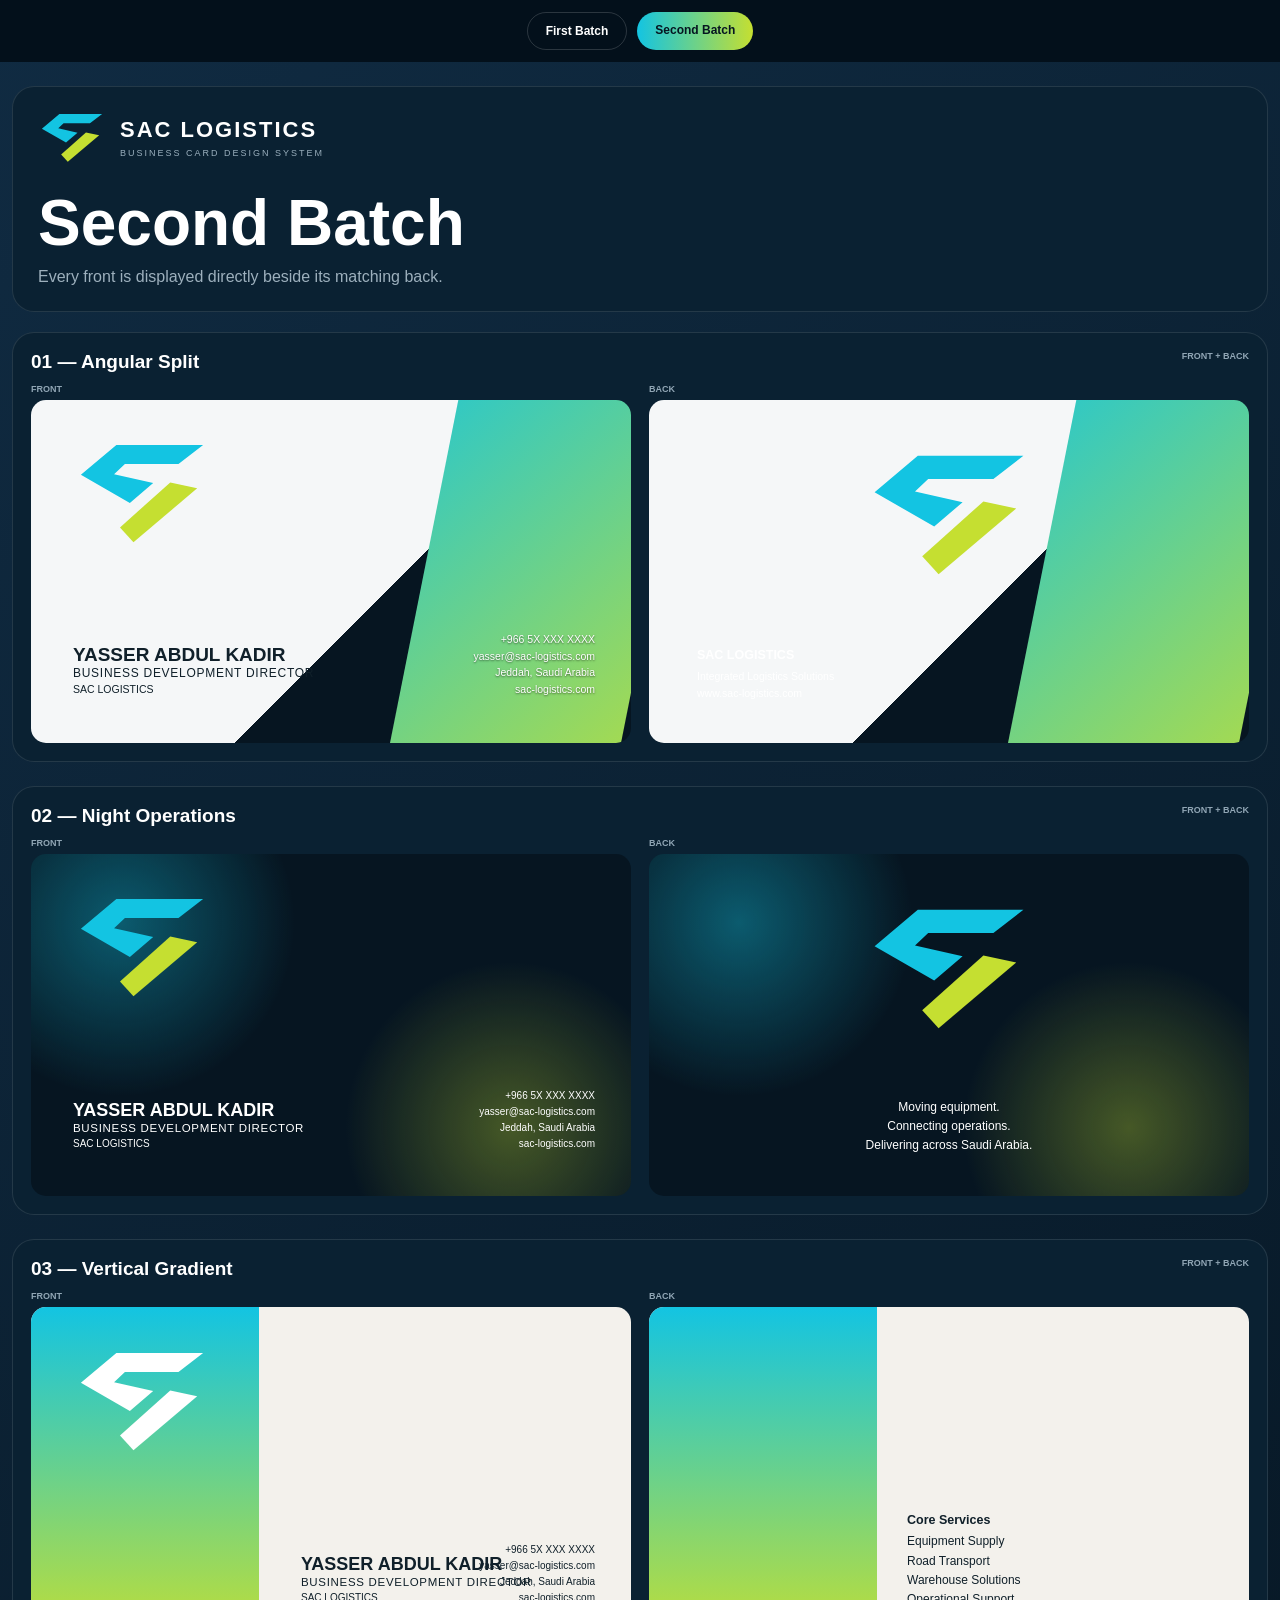
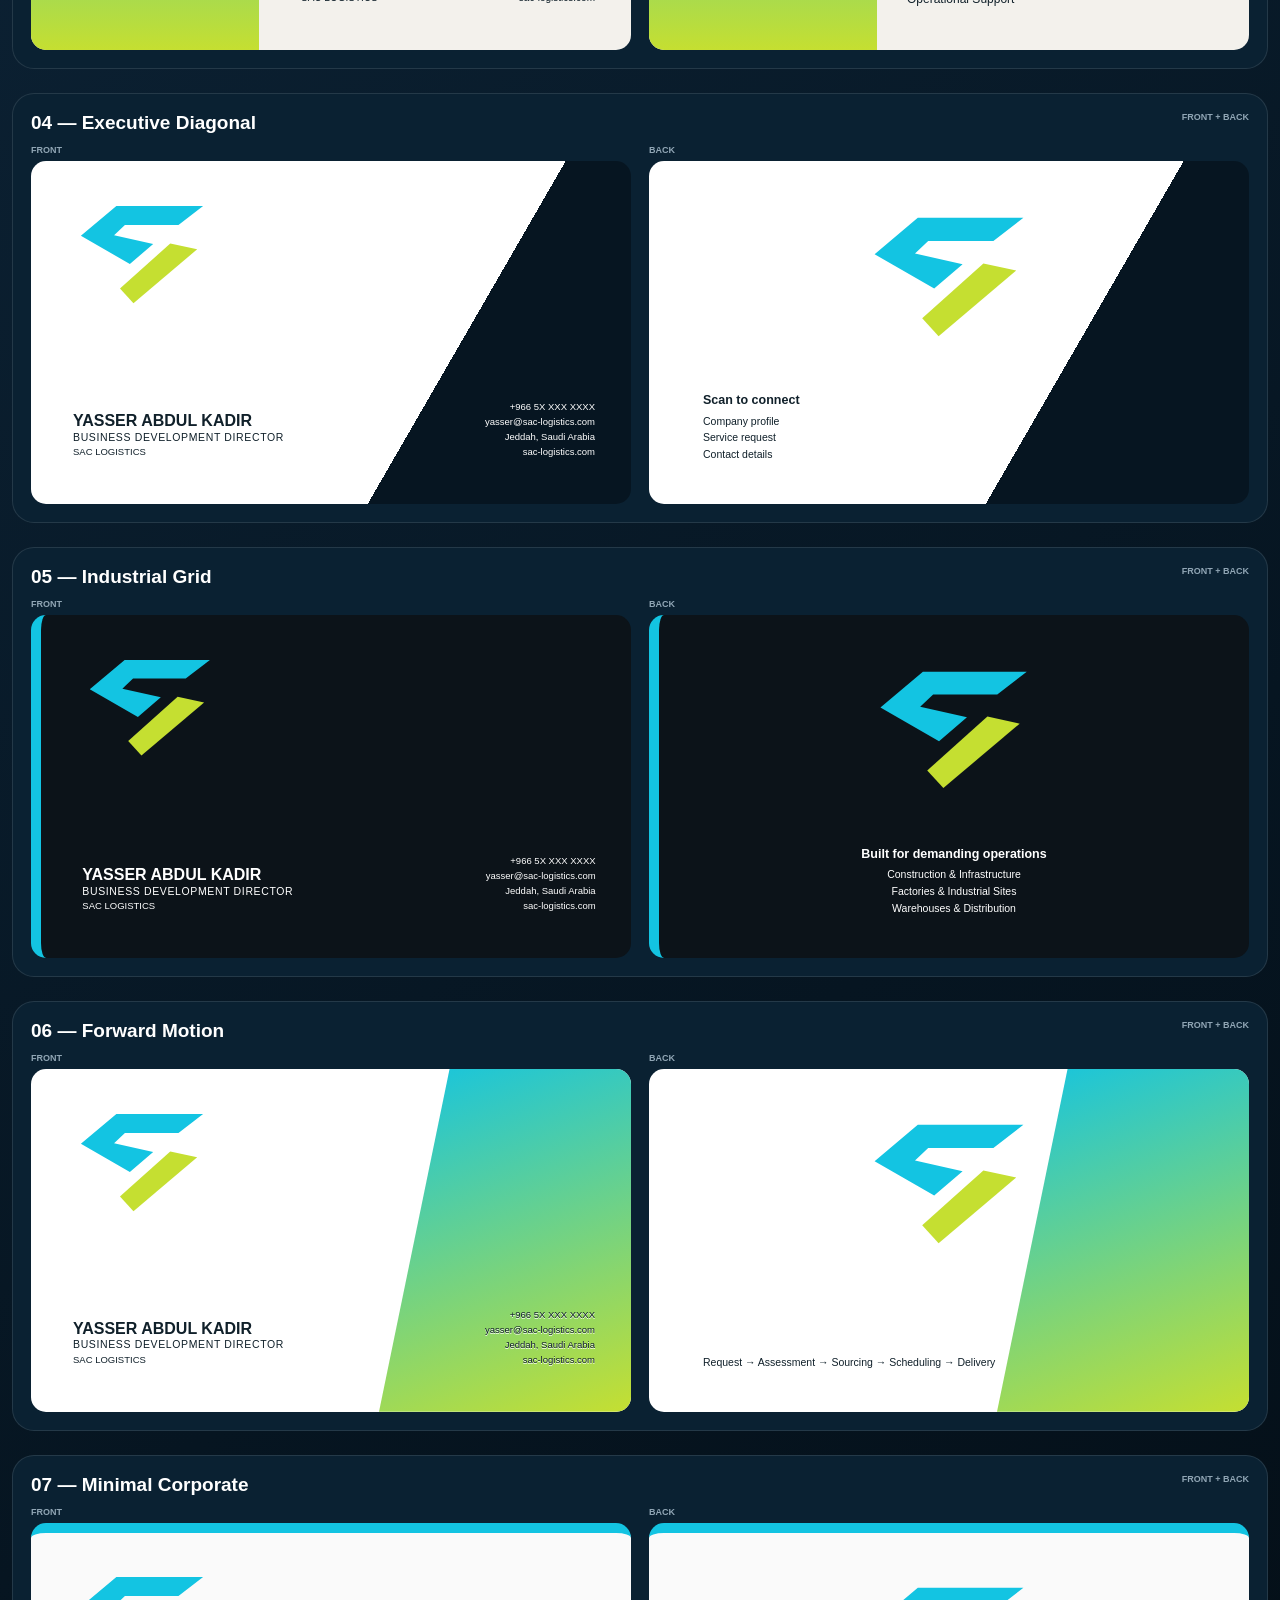
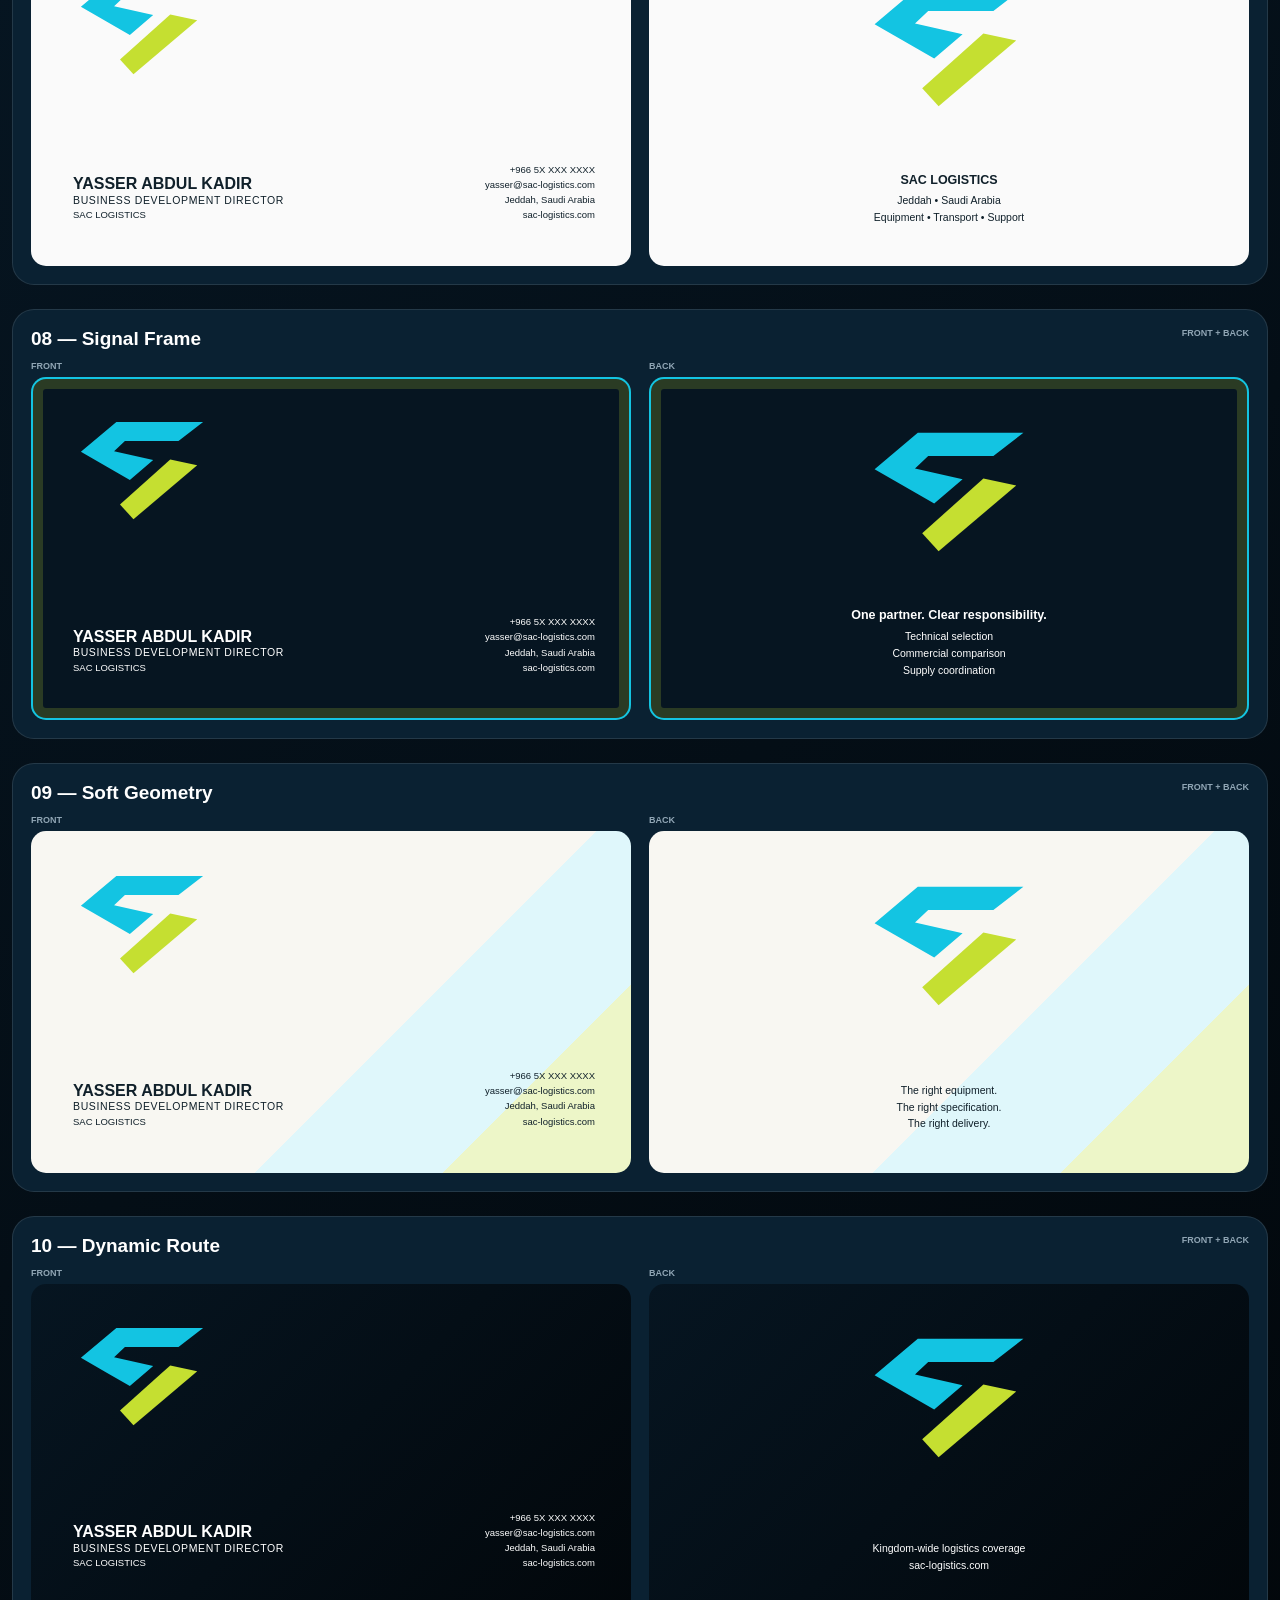
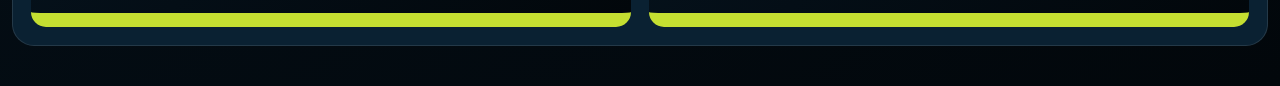
==== cards.html @ d10e4a5c "Bust cache for second batch styling updates" ====
<!doctype html><html lang="en"><head><meta charset="utf-8"><meta name="viewport" content="width=device-width,initial-scale=1"><title>SAC Logistics | Second Batch</title><link rel="stylesheet" href="cards.css?v=12"><link rel="stylesheet" href="cards-large.css?v=12"><link rel="stylesheet" href="cards-review.css?v=12"><link rel="stylesheet" href="cards-final-tweaks.css?v=12"></head><body><nav class="nav"><a href="index.html">First Batch</a><a class="on" href="cards.html">Second Batch</a></nav><main class="wrap"><section class="hero"><div class="brand"><svg viewBox="0 0 420 320"><path class="x" d="M24 103 132 12h264l-75 58H158l-33 31 119 27-71 61z"/><path class="y" d="m296 126 82 18-194 164-41-45z"/></svg><div><strong>SAC LOGISTICS</strong><small>BUSINESS CARD DESIGN SYSTEM</small></div></div><h1>Second Batch</h1><p>Every front is displayed directly beside its matching back.</p></section><section class="grid" id="grid"></section></main><script src="cards.js?v=12"></script></body></html>
---- cards.css ----
:root{--a:#13c4e2;--b:#c5df31;--n:#061521}*{box-sizing:border-box}body{margin:0;background:linear-gradient(145deg,#102b42,var(--n) 55%,#02070b);color:#fff;font-family:Arial,sans-serif}.nav{display:flex;justify-content:center;gap:10px;padding:12px;background:#03101b;position:sticky;top:0;z-index:9}.nav a{padding:11px 18px;border:1px solid #ffffff28;border-radius:30px;color:#fff;text-decoration:none;font-size:12px;font-weight:800}.nav .on{background:linear-gradient(90deg,var(--a),var(--b));color:#061521;border:0}.wrap{width:min(1480px,calc(100% - 24px));margin:auto;padding:24px 0 40px}.hero,.item{background:#0a2132;border:1px solid #ffffff1b;border-radius:22px}.hero{padding:25px}.brand{display:flex;gap:14px;align-items:center}.brand svg{width:68px}.x{fill:var(--a)}.y{fill:var(--b)}.brand strong{font-size:22px;letter-spacing:2px}.brand small{display:block;color:#9aafbd;font-size:9px;letter-spacing:2px;margin-top:5px}.hero h1{font-size:clamp(38px,5vw,66px);margin:22px 0 8px}.hero p{color:#9db0bd;margin:0}.grid{display:grid;grid-template-columns:repeat(2,minmax(0,1fr));gap:18px;margin-top:20px}.item{padding:15px}.head{display:flex;justify-content:space-between;margin-bottom:11px}.head h3{margin:0;font-size:17px}.head span,.lab{font-size:9px;color:#91a6b5;text-transform:uppercase;font-weight:800}.pair{display:grid;grid-template-columns:1fr 1fr;gap:12px}.lab{margin-bottom:6px}.card{position:relative;overflow:hidden;aspect-ratio:1.75/1;border-radius:15px;background:#fff;color:#10202a}.logo{position:absolute;left:7%;top:12%;width:23%;z-index:2}.logo svg{width:100%}.info,.contact,.txt{position:absolute;z-index:3}.info{left:7%;bottom:13%}.contact{right:6%;bottom:13%;text-align:right}.name{font-size:12px;font-weight:900}.role{font-size:8px;text-transform:uppercase}.sm{font-size:7.5px;line-height:1.55}.txt{left:9%;right:9%;bottom:12%;font-size:8.5px;line-height:1.5;text-align:center}.txt b{display:block;font-size:10px;margin-bottom:4px}.dark{background:var(--n);color:#fff}.split{background:linear-gradient(135deg,#f5f7f8 0 58%,var(--n) 58%)}.split:after{content:"";position:absolute;right:-12%;top:-20%;width:55%;height:145%;background:linear-gradient(140deg,var(--a),var(--b));clip-path:polygon(30% 0,100% 0,70% 100%,0 100%)}.split .contact{color:#fff}.glow{background:radial-gradient(circle at 15% 20%,#13c4e266,transparent 30%),radial-gradient(circle at 80% 80%,#c5df3155,transparent 30%),var(--n);color:#fff}.band{background:#f3f1ec}.band:before{content:"";position:absolute;inset:0 auto 0 0;width:38%;background:linear-gradient(var(--a),var(--b))}.band .info{left:45%}.band .contact{left:45%;right:auto}.diag{background:linear-gradient(120deg,#fff 0 67%,var(--n) 67%)}.diag .contact{color:#fff}.edge{background:#0c1319;color:#fff;border-left:10px solid var(--a)}.motion{background:#fff}.motion:before{content:"";position:absolute;right:0;top:0;width:42%;height:100%;background:linear-gradient(160deg,var(--a),var(--b));clip-path:polygon(28% 0,100% 0,100% 100%,0 100%)}.motion .contact{color:#fff}.minimal{background:#fafafa;border-top:10px solid var(--a)}.frame{background:var(--n);color:#fff;box-shadow:inset 0 0 0 2px var(--a),inset 0 0 0 12px #c5df3130}.soft{background:linear-gradient(135deg,#f8f7f2 0 60%,#dff7fb 60% 80%,#edf6c8 80%)}.route{background:linear-gradient(135deg,var(--n),#02070b);color:#fff;border-bottom:14px solid var(--b)}.back .logo{left:36%;top:15%;width:28%}.back.split .txt,.back.dark .txt,.back.glow .txt,.back.edge .txt,.back.frame .txt,.back.route .txt{color:#fff}.back.band .txt{left:43%;text-align:left}.back.diag .txt,.back.motion .txt{right:42%;text-align:left;color:#10202a}@media(max-width:1050px){.grid{grid-template-columns:1fr}}@media(max-width:700px){.pair{grid-template-columns:1fr}.wrap{width:calc(100% - 14px)}}
---- cards-large.css ----
.wrap{width:min(1680px,calc(100% - 24px))}.grid{grid-template-columns:1fr;gap:24px}.item{padding:18px}.pair{grid-template-columns:repeat(2,minmax(0,1fr));gap:18px}.name{font-size:15px}.role{font-size:10px}.sm{font-size:9px}.txt{font-size:10px}.txt b{font-size:12px}.head h3{font-size:19px}@media(max-width:760px){.pair{grid-template-columns:1fr}.wrap{width:calc(100% - 14px)}}
---- cards-review.css ----
.name{line-height:1.15}.role{line-height:1.3;letter-spacing:.06em}.sm,.txt{line-height:1.6}.txt b{line-height:1.25}.band .contact{left:auto;right:6%;text-align:right}.back.split .txt{color:#10202a}.motion .contact{color:#10202a;text-shadow:0 1px 0 #fff}.split .contact{text-shadow:0 1px 2px #0008}.card{isolation:isolate}.card:before,.card:after{z-index:0}.logo,.info,.contact,.txt{z-index:2}@media(max-width:980px){.name{font-size:14px}.role{font-size:9px}.sm{font-size:8.5px}.txt{font-size:9.5px}}@media print{body{background:#fff}.nav,.hero{display:none}.wrap{width:100%;padding:0}.item{break-inside:avoid;box-shadow:none;border:1px solid #bbb}.grid{gap:12px}.card{box-shadow:none}}
---- cards-final-tweaks.css ----
.name{font-size:16px!important}.role{font-size:10.5px!important}.sm{font-size:9.5px!important}.txt{font-size:10.5px!important}.txt b{font-size:12.5px!important}.item:nth-child(1) .name{font-size:19px!important}.item:nth-child(1) .role{font-size:12px!important}.item:nth-child(1) .sm{font-size:10.5px!important}.item:nth-child(1) .back .txt{left:8%!important;right:auto!important;width:42%!important;text-align:left!important;color:#fff!important}.item:nth-child(2) .name,.item:nth-child(3) .name{font-size:18px!important}.item:nth-child(2) .role,.item:nth-child(3) .role{font-size:11.5px!important}.item:nth-child(2) .sm,.item:nth-child(3) .sm{font-size:10px!important}.item:nth-child(2) .txt,.item:nth-child(3) .txt{font-size:12px!important}.item:nth-child(3) .card:not(.back) .logo .x,.item:nth-child(3) .card:not(.back) .logo .y{fill:#fff!important}.item:nth-child(3) .back .logo{display:none!important}@media(max-width:760px){.item:nth-child(1) .back .txt{width:48%!important}}
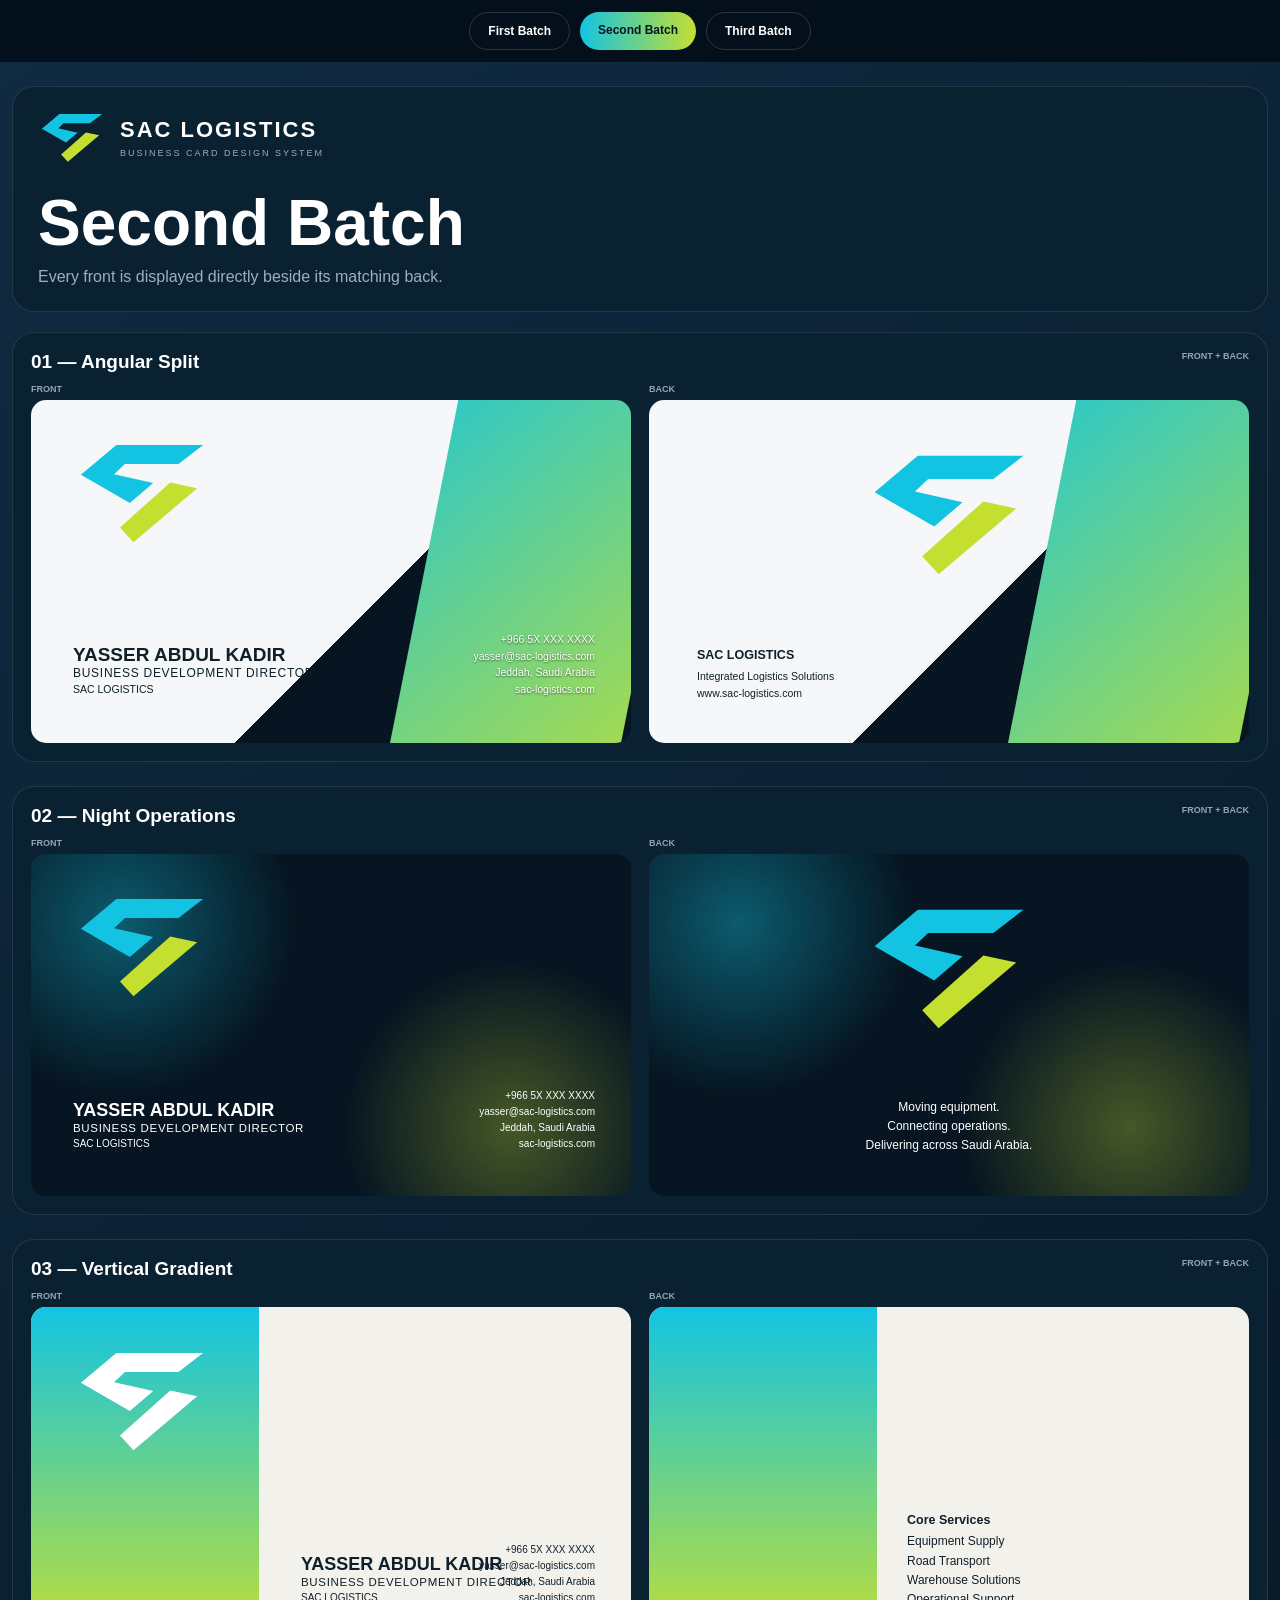
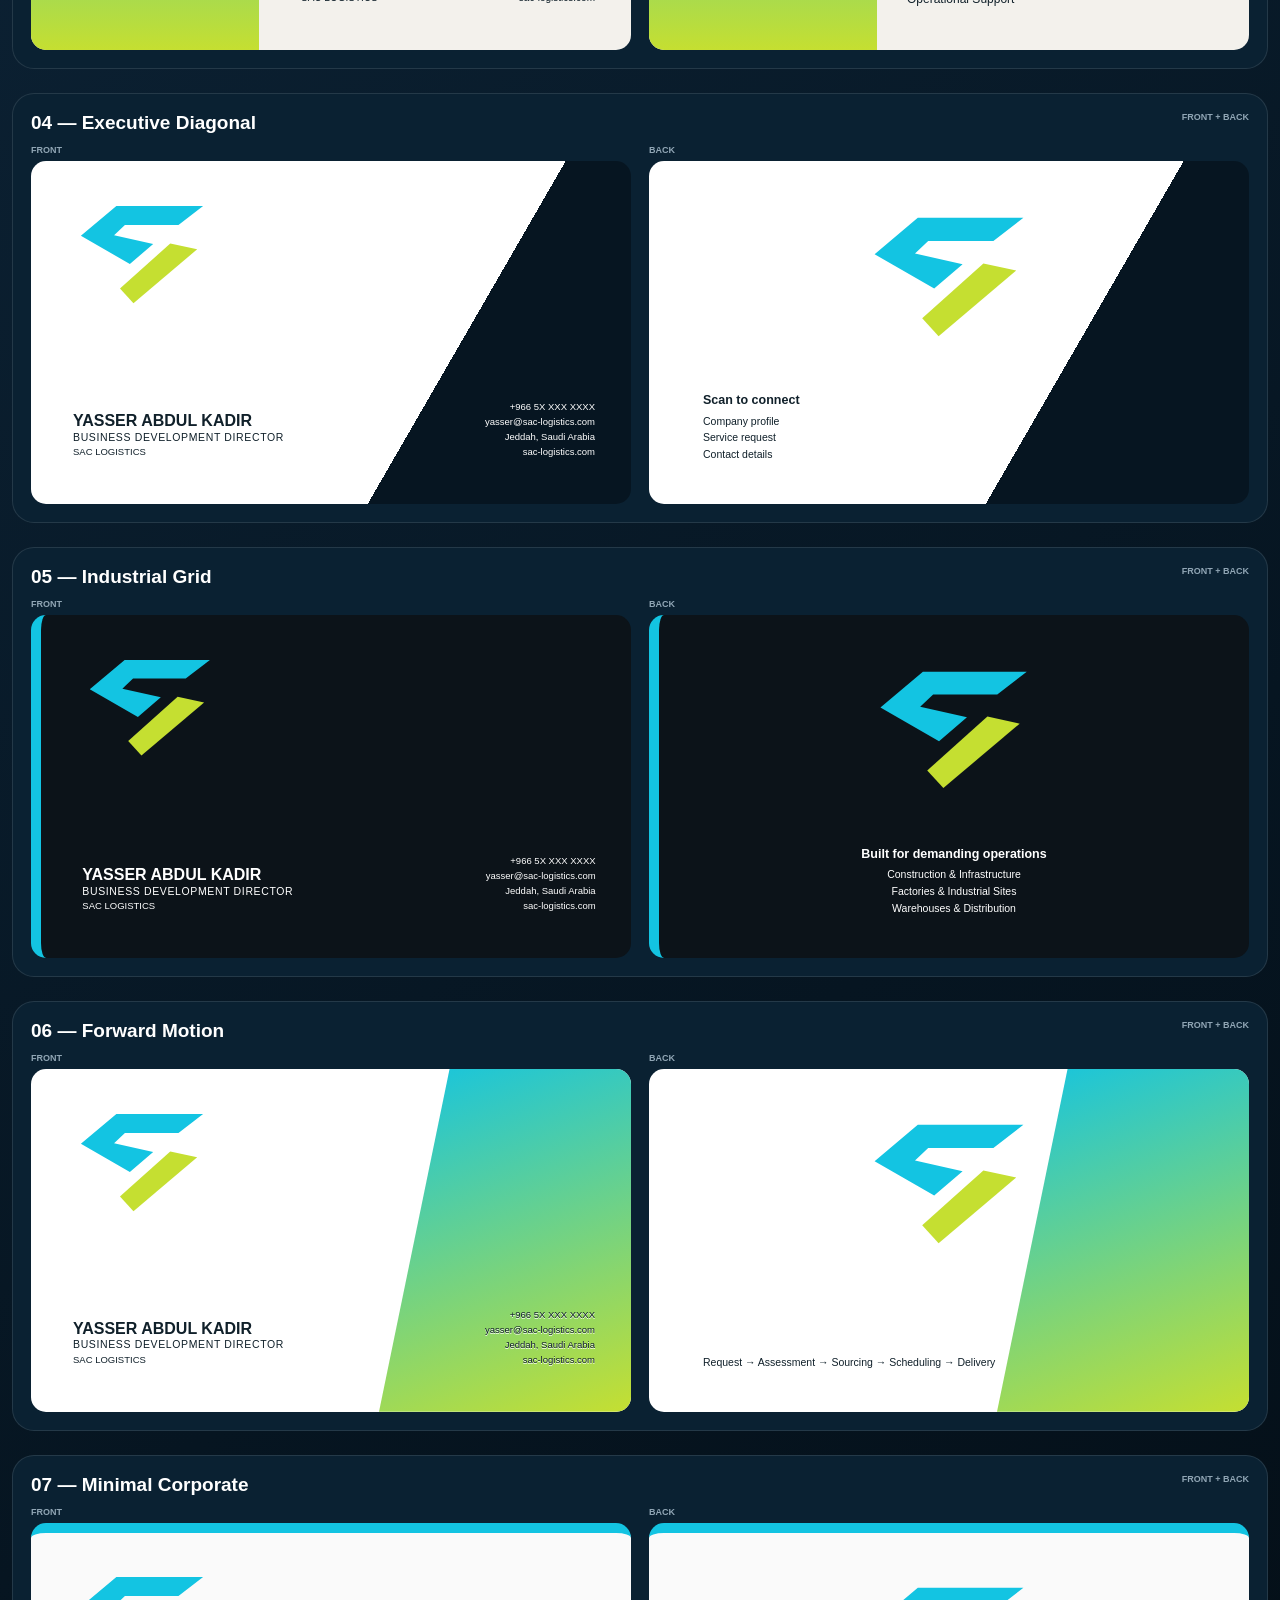
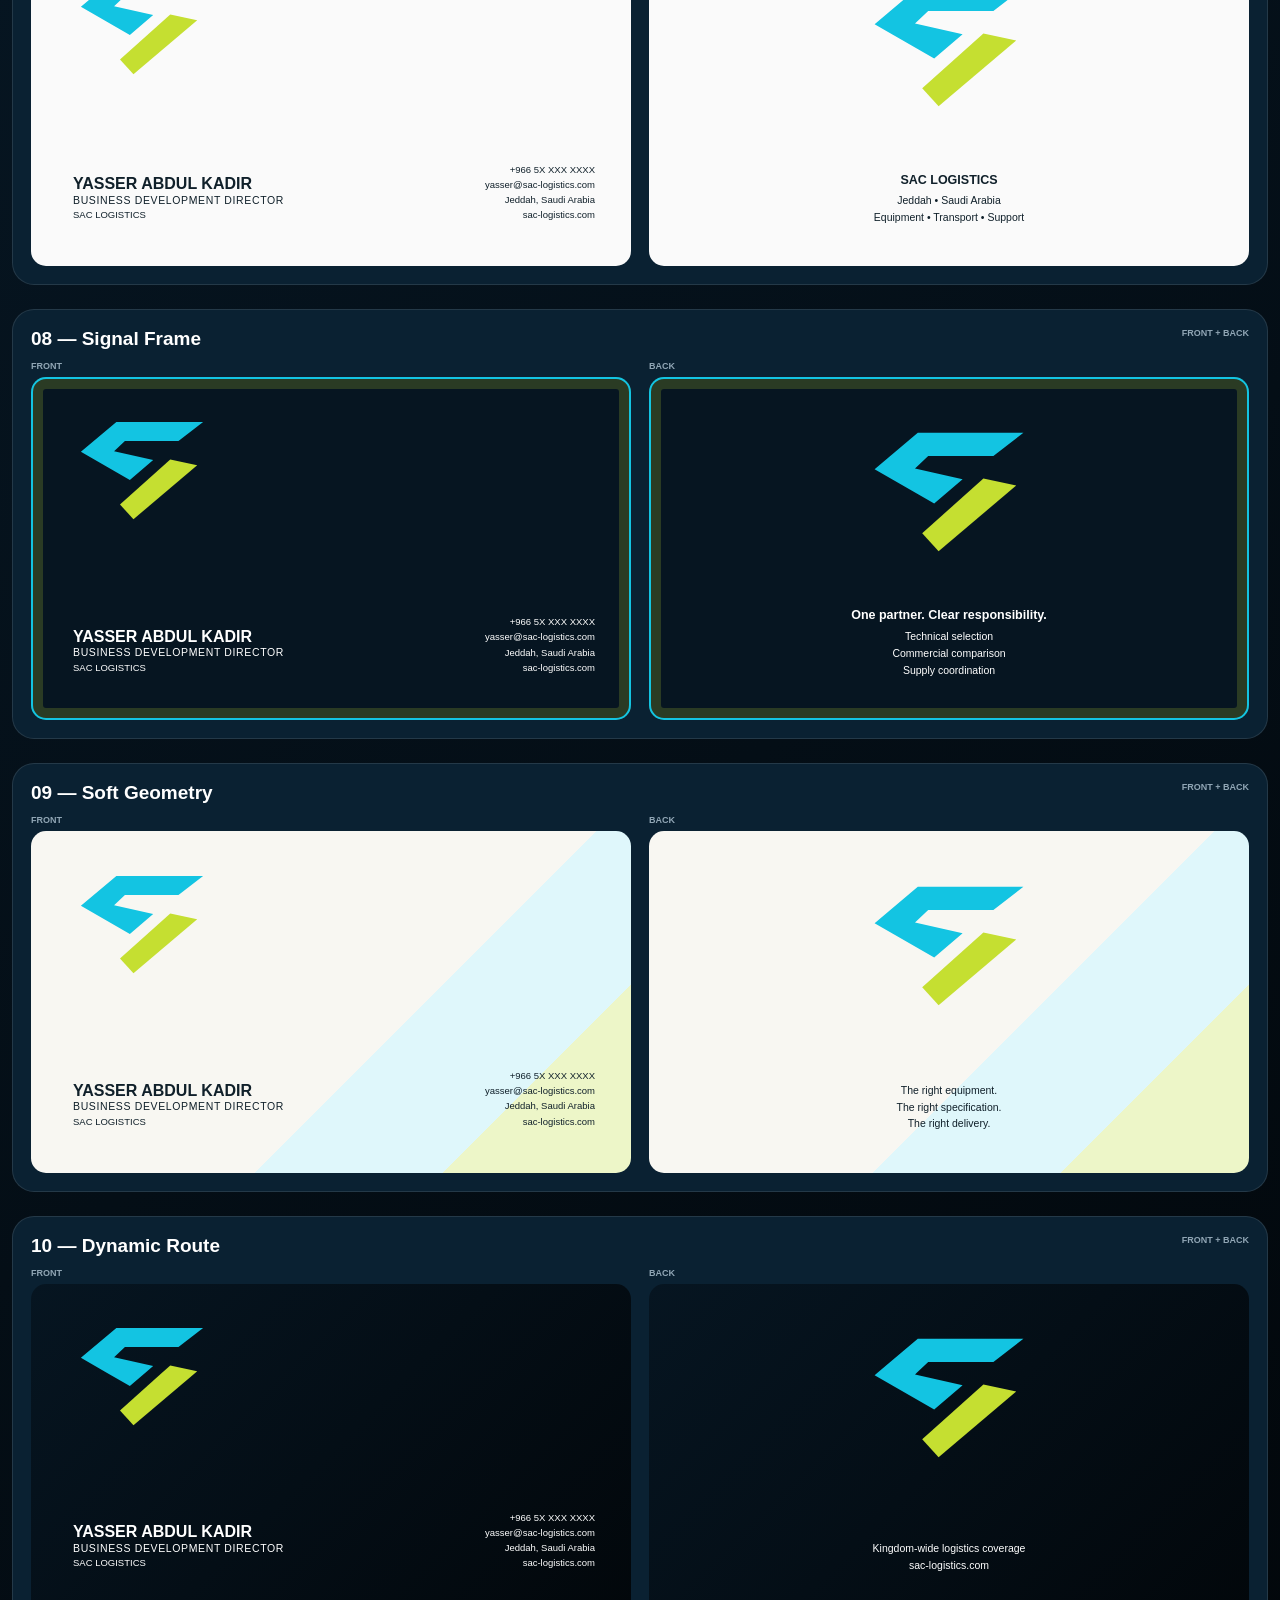
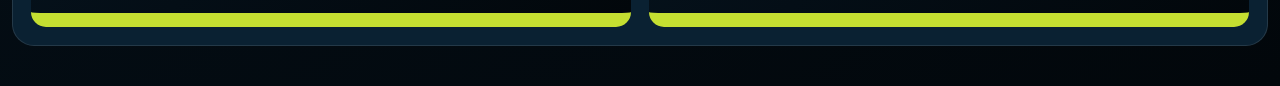
==== commit ccac72e9: "Link Third Batch from Second Batch" ====
--- a/cards.html
+++ b/cards.html
@@ -1 +1 @@
-<!doctype html><html lang="en"><head><meta charset="utf-8"><meta name="viewport" content="width=device-width,initial-scale=1"><title>SAC Logistics | Second Batch</title><link rel="stylesheet" href="cards.css?v=12"><link rel="stylesheet" href="cards-large.css?v=12"><link rel="stylesheet" href="cards-review.css?v=12"><link rel="stylesheet" href="cards-final-tweaks.css?v=12"></head><body><nav class="nav"><a href="index.html">First Batch</a><a class="on" href="cards.html">Second Batch</a></nav><main class="wrap"><section class="hero"><div class="brand"><svg viewBox="0 0 420 320"><path class="x" d="M24 103 132 12h264l-75 58H158l-33 31 119 27-71 61z"/><path class="y" d="m296 126 82 18-194 164-41-45z"/></svg><div><strong>SAC LOGISTICS</strong><small>BUSINESS CARD DESIGN SYSTEM</small></div></div><h1>Second Batch</h1><p>Every front is displayed directly beside its matching back.</p></section><section class="grid" id="grid"></section></main><script src="cards.js?v=12"></script></body></html>+<!doctype html><html lang="en"><head><meta charset="utf-8"><meta name="viewport" content="width=device-width,initial-scale=1"><title>SAC Logistics | Second Batch</title><link rel="stylesheet" href="cards.css?v=12"><link rel="stylesheet" href="cards-large.css?v=12"><link rel="stylesheet" href="cards-review.css?v=12"><link rel="stylesheet" href="cards-final-tweaks.css?v=12"></head><body><nav class="nav"><a href="index.html">First Batch</a><a class="on" href="cards.html">Second Batch</a><a href="third.html">Third Batch</a></nav><main class="wrap"><section class="hero"><div class="brand"><svg viewBox="0 0 420 320"><path class="x" d="M24 103 132 12h264l-75 58H158l-33 31 119 27-71 61z"/><path class="y" d="m296 126 82 18-194 164-41-45z"/></svg><div><strong>SAC LOGISTICS</strong><small>BUSINESS CARD DESIGN SYSTEM</small></div></div><h1>Second Batch</h1><p>Every front is displayed directly beside its matching back.</p></section><section class="grid" id="grid"></section></main><script src="cards.js?v=12"></script></body></html>
--- a/cards-final-tweaks.css
+++ b/cards-final-tweaks.css
@@ -1 +1 @@
-.name{font-size:16px!important}.role{font-size:10.5px!important}.sm{font-size:9.5px!important}.txt{font-size:10.5px!important}.txt b{font-size:12.5px!important}.item:nth-child(1) .name{font-size:19px!important}.item:nth-child(1) .role{font-size:12px!important}.item:nth-child(1) .sm{font-size:10.5px!important}.item:nth-child(1) .back .txt{left:8%!important;right:auto!important;width:42%!important;text-align:left!important;color:#fff!important}.item:nth-child(2) .name,.item:nth-child(3) .name{font-size:18px!important}.item:nth-child(2) .role,.item:nth-child(3) .role{font-size:11.5px!important}.item:nth-child(2) .sm,.item:nth-child(3) .sm{font-size:10px!important}.item:nth-child(2) .txt,.item:nth-child(3) .txt{font-size:12px!important}.item:nth-child(3) .card:not(.back) .logo .x,.item:nth-child(3) .card:not(.back) .logo .y{fill:#fff!important}.item:nth-child(3) .back .logo{display:none!important}@media(max-width:760px){.item:nth-child(1) .back .txt{width:48%!important}}+.name{font-size:16px!important}.role{font-size:10.5px!important}.sm{font-size:9.5px!important}.txt{font-size:10.5px!important}.txt b{font-size:12.5px!important}.item:nth-child(1) .name{font-size:19px!important}.item:nth-child(1) .role{font-size:12px!important}.item:nth-child(1) .sm{font-size:10.5px!important}.item:nth-child(1) .back .txt{left:8%!important;right:auto!important;width:42%!important;text-align:left!important;color:#10202a!important}.item:nth-child(2) .name,.item:nth-child(3) .name{font-size:18px!important}.item:nth-child(2) .role,.item:nth-child(3) .role{font-size:11.5px!important}.item:nth-child(2) .sm,.item:nth-child(3) .sm{font-size:10px!important}.item:nth-child(2) .txt,.item:nth-child(3) .txt{font-size:12px!important}.item:nth-child(3) .card:not(.back) .logo .x,.item:nth-child(3) .card:not(.back) .logo .y{fill:#fff!important}.item:nth-child(3) .back .logo{display:none!important}@media(max-width:760px){.item:nth-child(1) .back .txt{width:48%!important}}
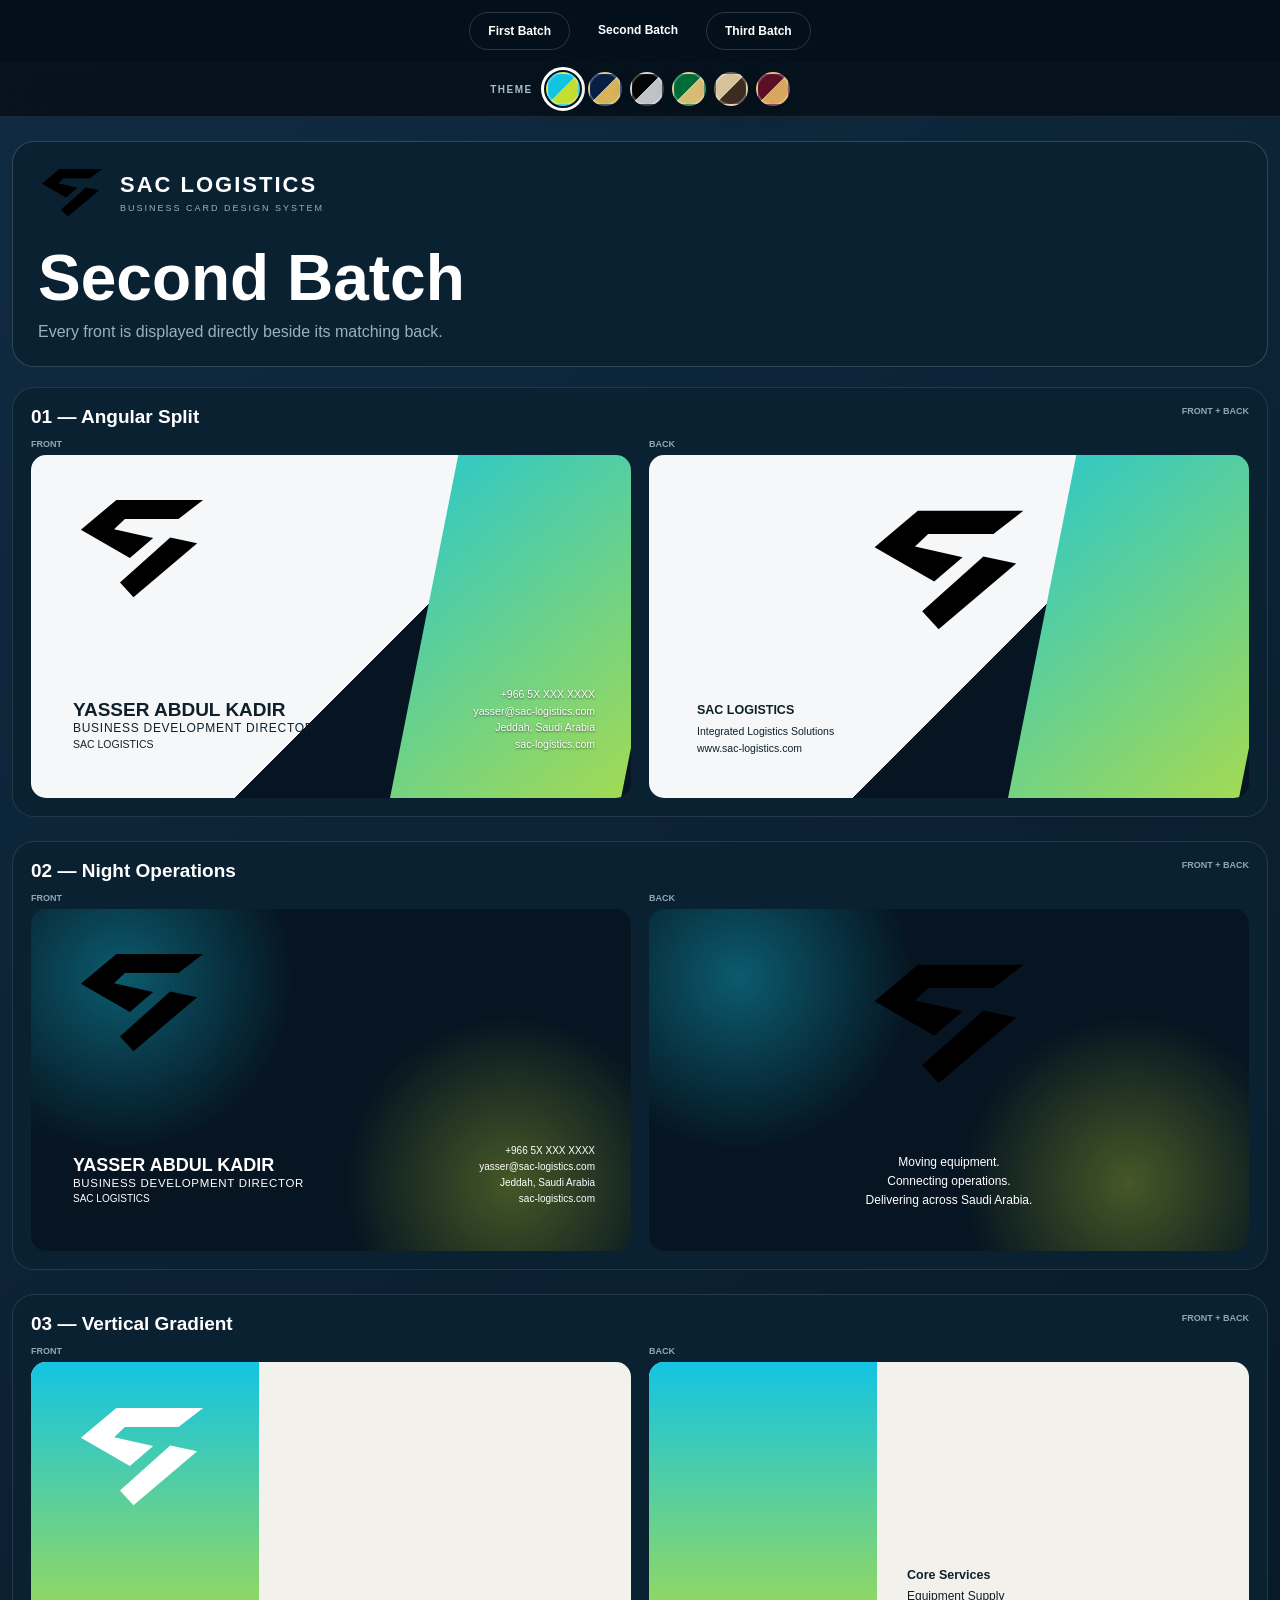
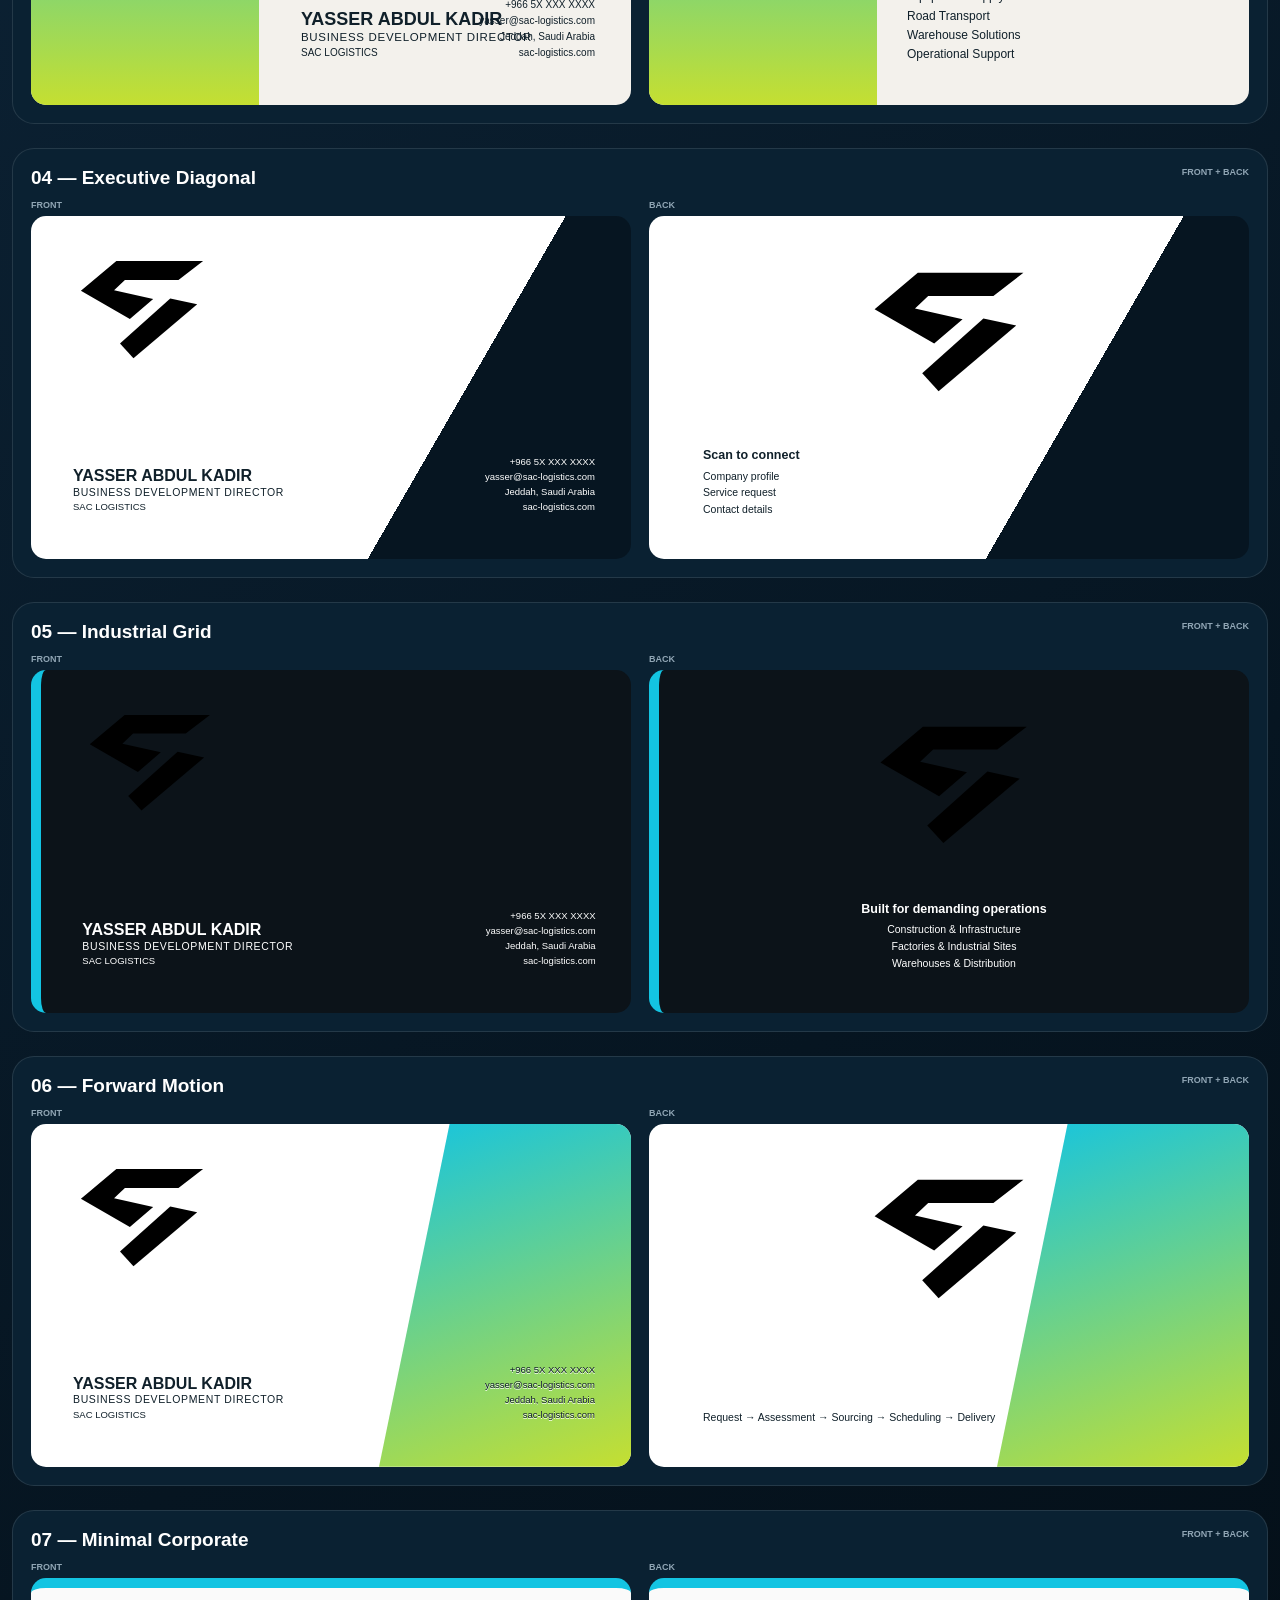
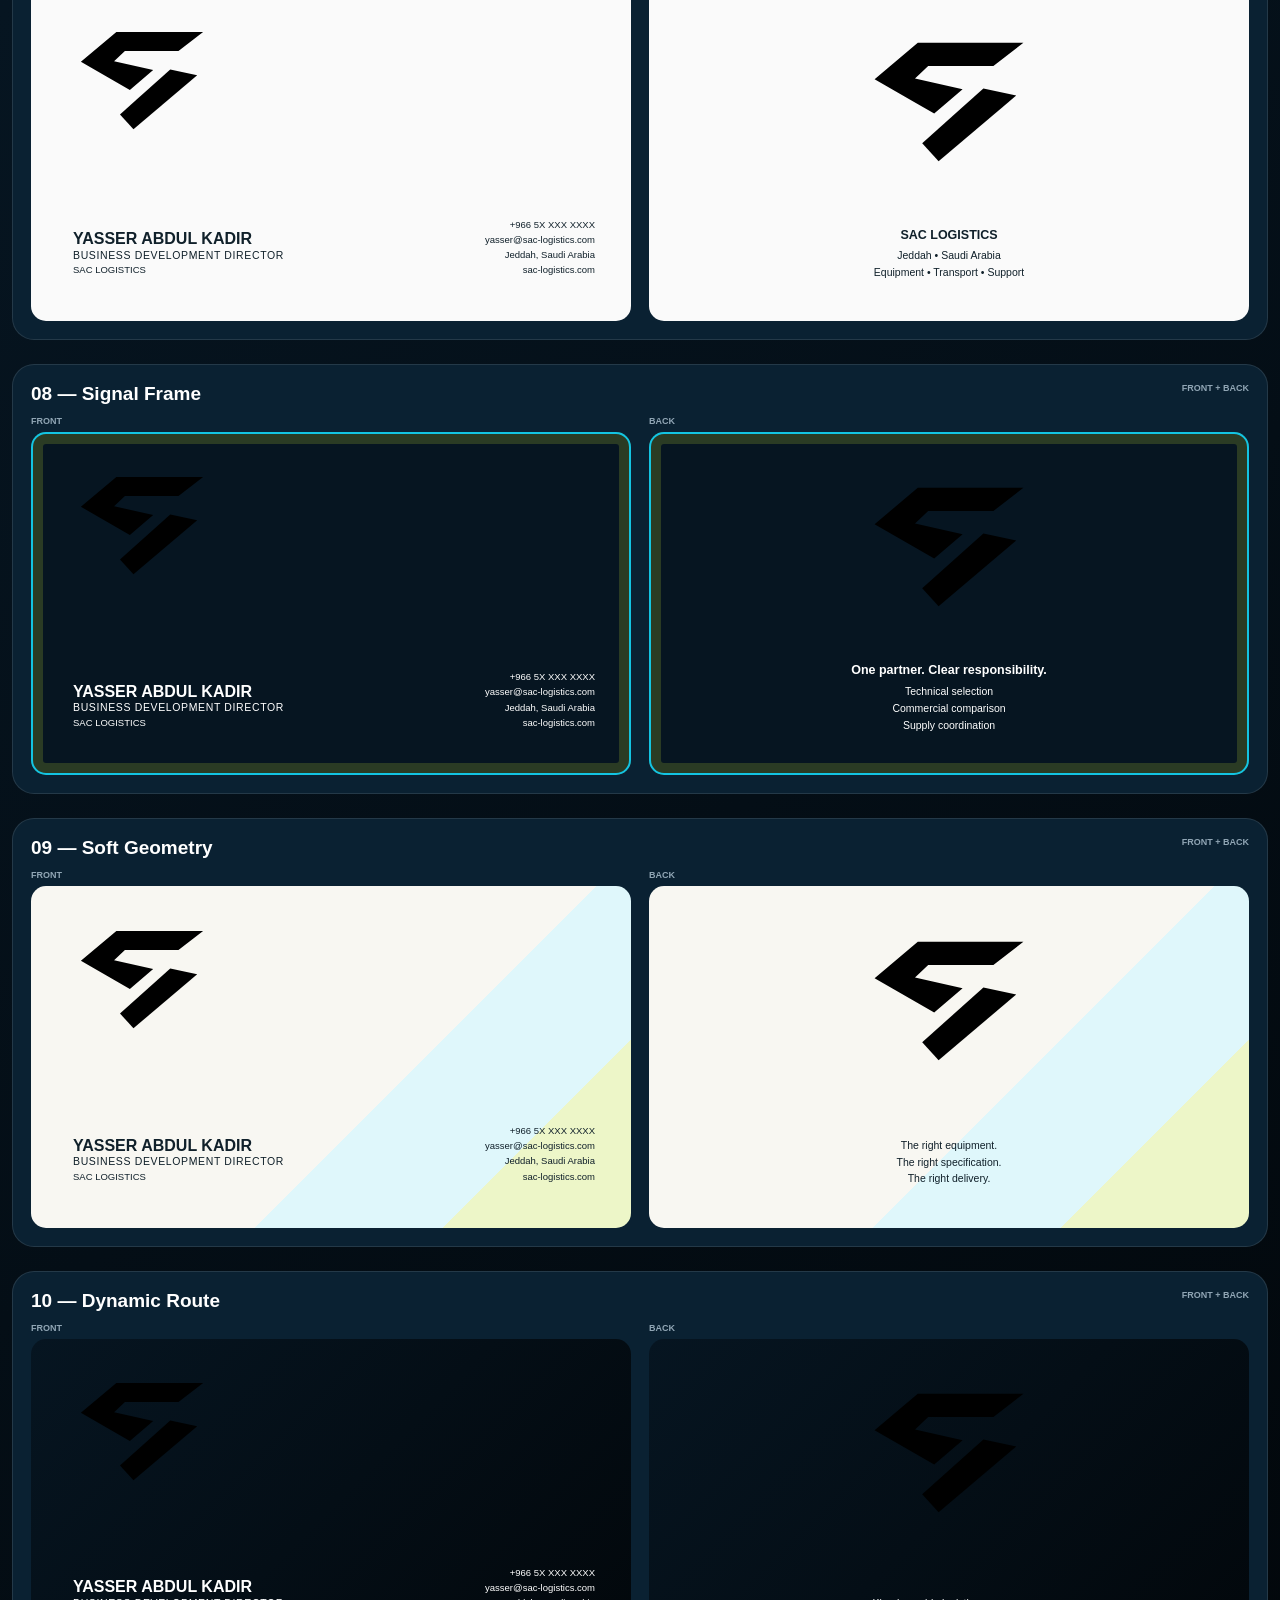
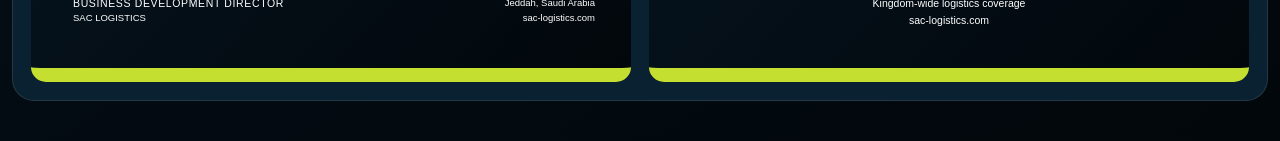
==== commit 72df9327: "Enable theme switching on Second Batch" ====
--- a/cards.html
+++ b/cards.html
@@ -1 +1 @@
-<!doctype html><html lang="en"><head><meta charset="utf-8"><meta name="viewport" content="width=device-width,initial-scale=1"><title>SAC Logistics | Second Batch</title><link rel="stylesheet" href="cards.css?v=12"><link rel="stylesheet" href="cards-large.css?v=12"><link rel="stylesheet" href="cards-review.css?v=12"><link rel="stylesheet" href="cards-final-tweaks.css?v=12"></head><body><nav class="nav"><a href="index.html">First Batch</a><a class="on" href="cards.html">Second Batch</a><a href="third.html">Third Batch</a></nav><main class="wrap"><section class="hero"><div class="brand"><svg viewBox="0 0 420 320"><path class="x" d="M24 103 132 12h264l-75 58H158l-33 31 119 27-71 61z"/><path class="y" d="m296 126 82 18-194 164-41-45z"/></svg><div><strong>SAC LOGISTICS</strong><small>BUSINESS CARD DESIGN SYSTEM</small></div></div><h1>Second Batch</h1><p>Every front is displayed directly beside its matching back.</p></section><section class="grid" id="grid"></section></main><script src="cards.js?v=12"></script></body></html>+<!doctype html><html lang="en"><head><meta charset="utf-8"><meta name="viewport" content="width=device-width,initial-scale=1"><title>SAC Logistics | Second Batch</title><link rel="stylesheet" href="cards.css?v=12"><link rel="stylesheet" href="cards-large.css?v=12"><link rel="stylesheet" href="cards-review.css?v=12"><link rel="stylesheet" href="cards-final-tweaks.css?v=13"><link rel="stylesheet" href="theme-switcher.css?v=1"></head><body><nav class="nav"><a href="index.html">First Batch</a><a class="on" href="cards.html">Second Batch</a><a href="third.html">Third Batch</a></nav><main class="wrap"><section class="hero"><div class="brand"><svg viewBox="0 0 420 320"><path class="x" d="M24 103 132 12h264l-75 58H158l-33 31 119 27-71 61z"/><path class="y" d="m296 126 82 18-194 164-41-45z"/></svg><div><strong>SAC LOGISTICS</strong><small>BUSINESS CARD DESIGN SYSTEM</small></div></div><h1>Second Batch</h1><p>Every front is displayed directly beside its matching back.</p></section><section class="grid" id="grid"></section></main><script src="cards.js?v=12"></script><script src="theme-switcher.js?v=1"></script></body></html>
--- a/theme-switcher.css
+++ b/theme-switcher.css
@@ -0,0 +1 @@
+.theme-switcher{position:sticky;top:62px;z-index:19;display:flex;justify-content:center;align-items:center;gap:8px;flex-wrap:wrap;padding:10px 12px;background:#07131def;backdrop-filter:blur(16px);border-bottom:1px solid #ffffff18}.theme-switcher b{font-size:10px;letter-spacing:1.5px;text-transform:uppercase;color:#a9bbc7;margin-right:5px}.theme-btn{width:34px;height:34px;border-radius:50%;border:2px solid #ffffff42;cursor:pointer;box-shadow:0 5px 18px #0005}.theme-btn.on{outline:3px solid #fff;outline-offset:2px}.theme-btn[data-theme=signature]{background:linear-gradient(135deg,#13c4e2 0 50%,#c5df31 50%)}.theme-btn[data-theme=royal]{background:linear-gradient(135deg,#071f45 0 50%,#d7b35a 50%)}.theme-btn[data-theme=platinum]{background:linear-gradient(135deg,#050505 0 50%,#bfc3c8 50%)}.theme-btn[data-theme=saudi]{background:linear-gradient(135deg,#006c35 0 50%,#d7bd73 50%)}.theme-btn[data-theme=sand]{background:linear-gradient(135deg,#d6c29c 0 50%,#3c2d20 50%)}.theme-btn[data-theme=burgundy]{background:linear-gradient(135deg,#5a0f24 0 50%,#d5a85b 50%)}body[data-theme=royal]{--cyan:#d7b35a;--lime:#f0e2b4;--ink:#06132d;--paper:#f5f0e5;background:radial-gradient(circle at 15% 0,#173a72 0,transparent 35%),linear-gradient(145deg,#07162f,#020712)}body[data-theme=platinum]{--cyan:#bfc3c8;--lime:#f2f2f2;--ink:#050505;--paper:#ececec;background:radial-gradient(circle at 15% 0,#2e2e2e 0,transparent 35%),linear-gradient(145deg,#111,#000)}body[data-theme=saudi]{--cyan:#d7bd73;--lime:#f4e4aa;--ink:#003b23;--paper:#f4efe2;background:radial-gradient(circle at 15% 0,#0b6a43 0,transparent 35%),linear-gradient(145deg,#003d27,#00130d)}body[data-theme=sand]{--cyan:#8b6845;--lime:#d7b987;--ink:#302319;--paper:#f2eadb;background:radial-gradient(circle at 15% 0,#8d765d 0,transparent 35%),linear-gradient(145deg,#4a392c,#1d1510)}body[data-theme=burgundy]{--cyan:#d5a85b;--lime:#f0d59b;--ink:#3d0717;--paper:#f4e8e5;background:radial-gradient(circle at 15% 0,#6f1731 0,transparent 35%),linear-gradient(145deg,#3e0c1d,#14040a)}body[data-theme] .x{fill:var(--cyan)!important}body[data-theme] .y{fill:var(--lime)!important}body[data-theme] .nav .on{background:linear-gradient(90deg,var(--cyan),var(--lime))!important;color:var(--ink)!important}body[data-theme] .hero{border-color:#ffffff2b}body[data-theme] .concept{border-color:#ffffff26}body[data-theme] .c1:before,body[data-theme] .c3:after,body[data-theme] .c5:before{filter:saturate(.9) hue-rotate(0deg)}
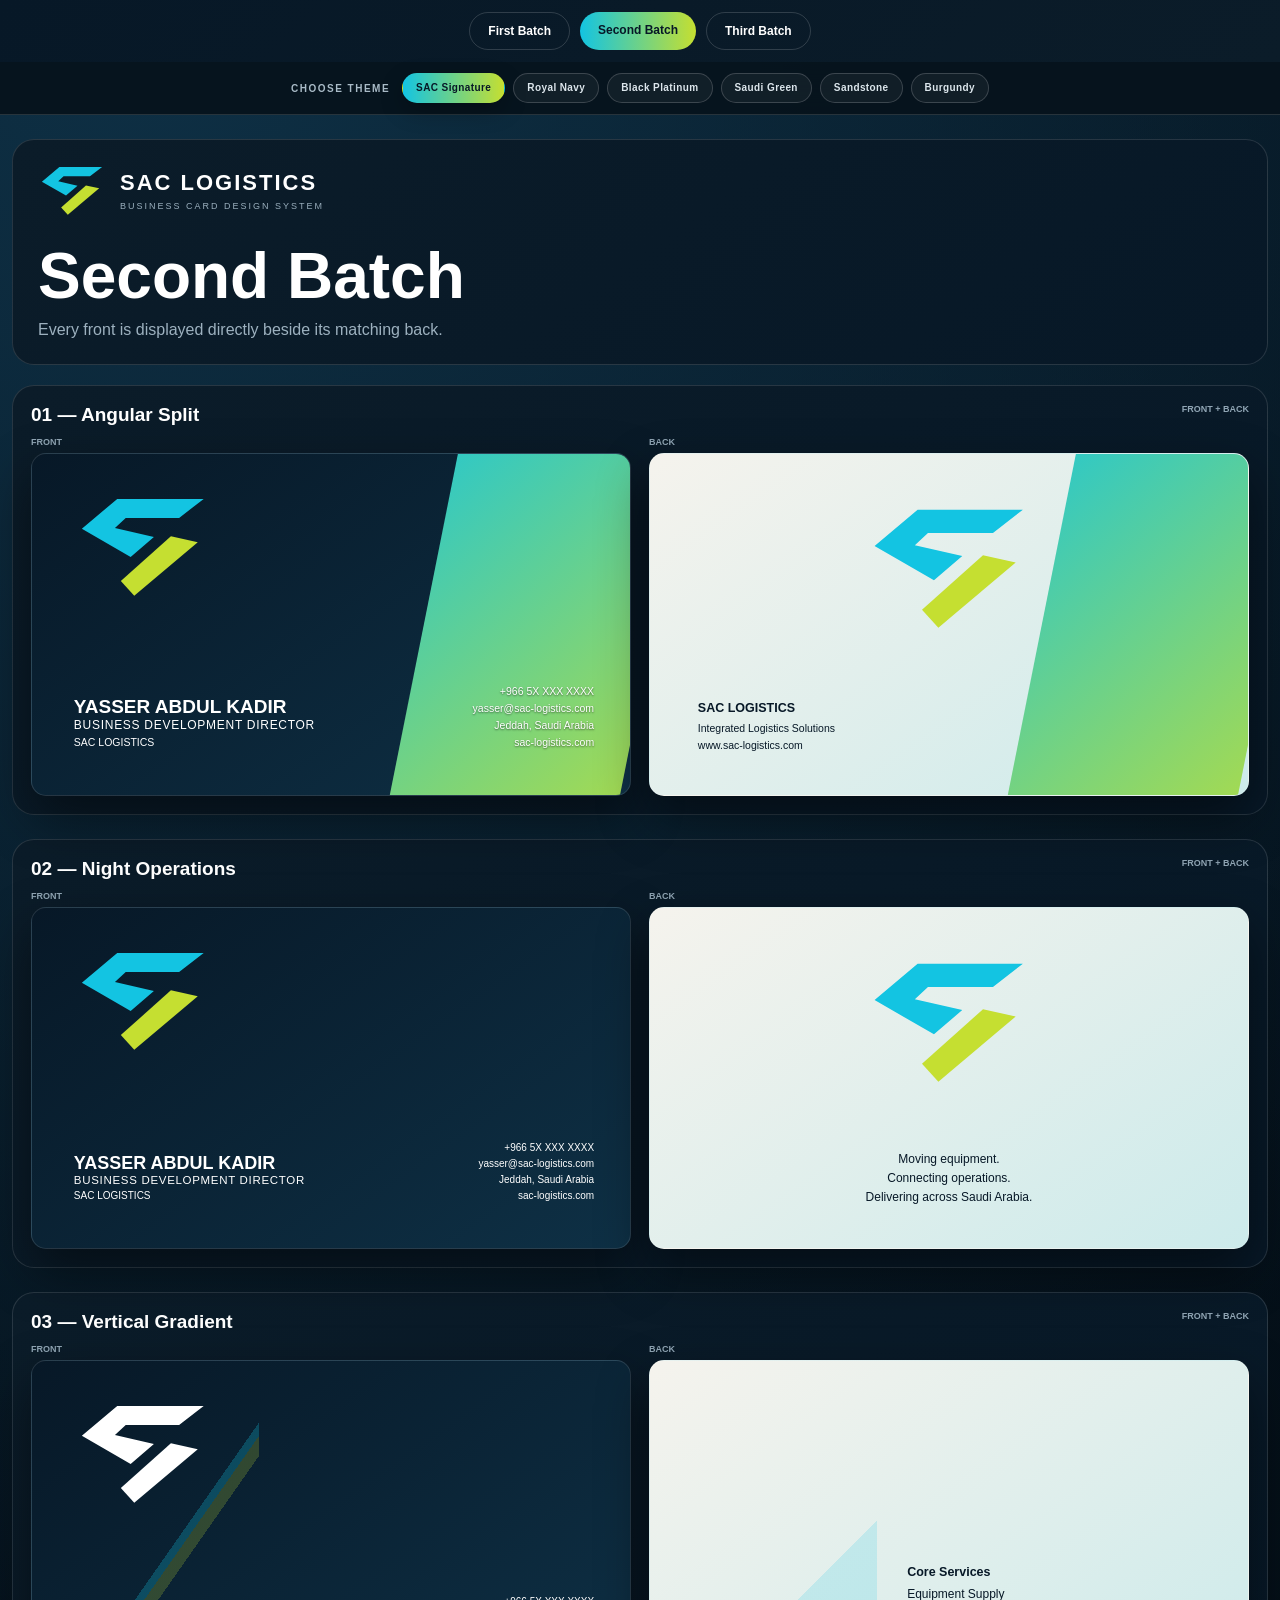
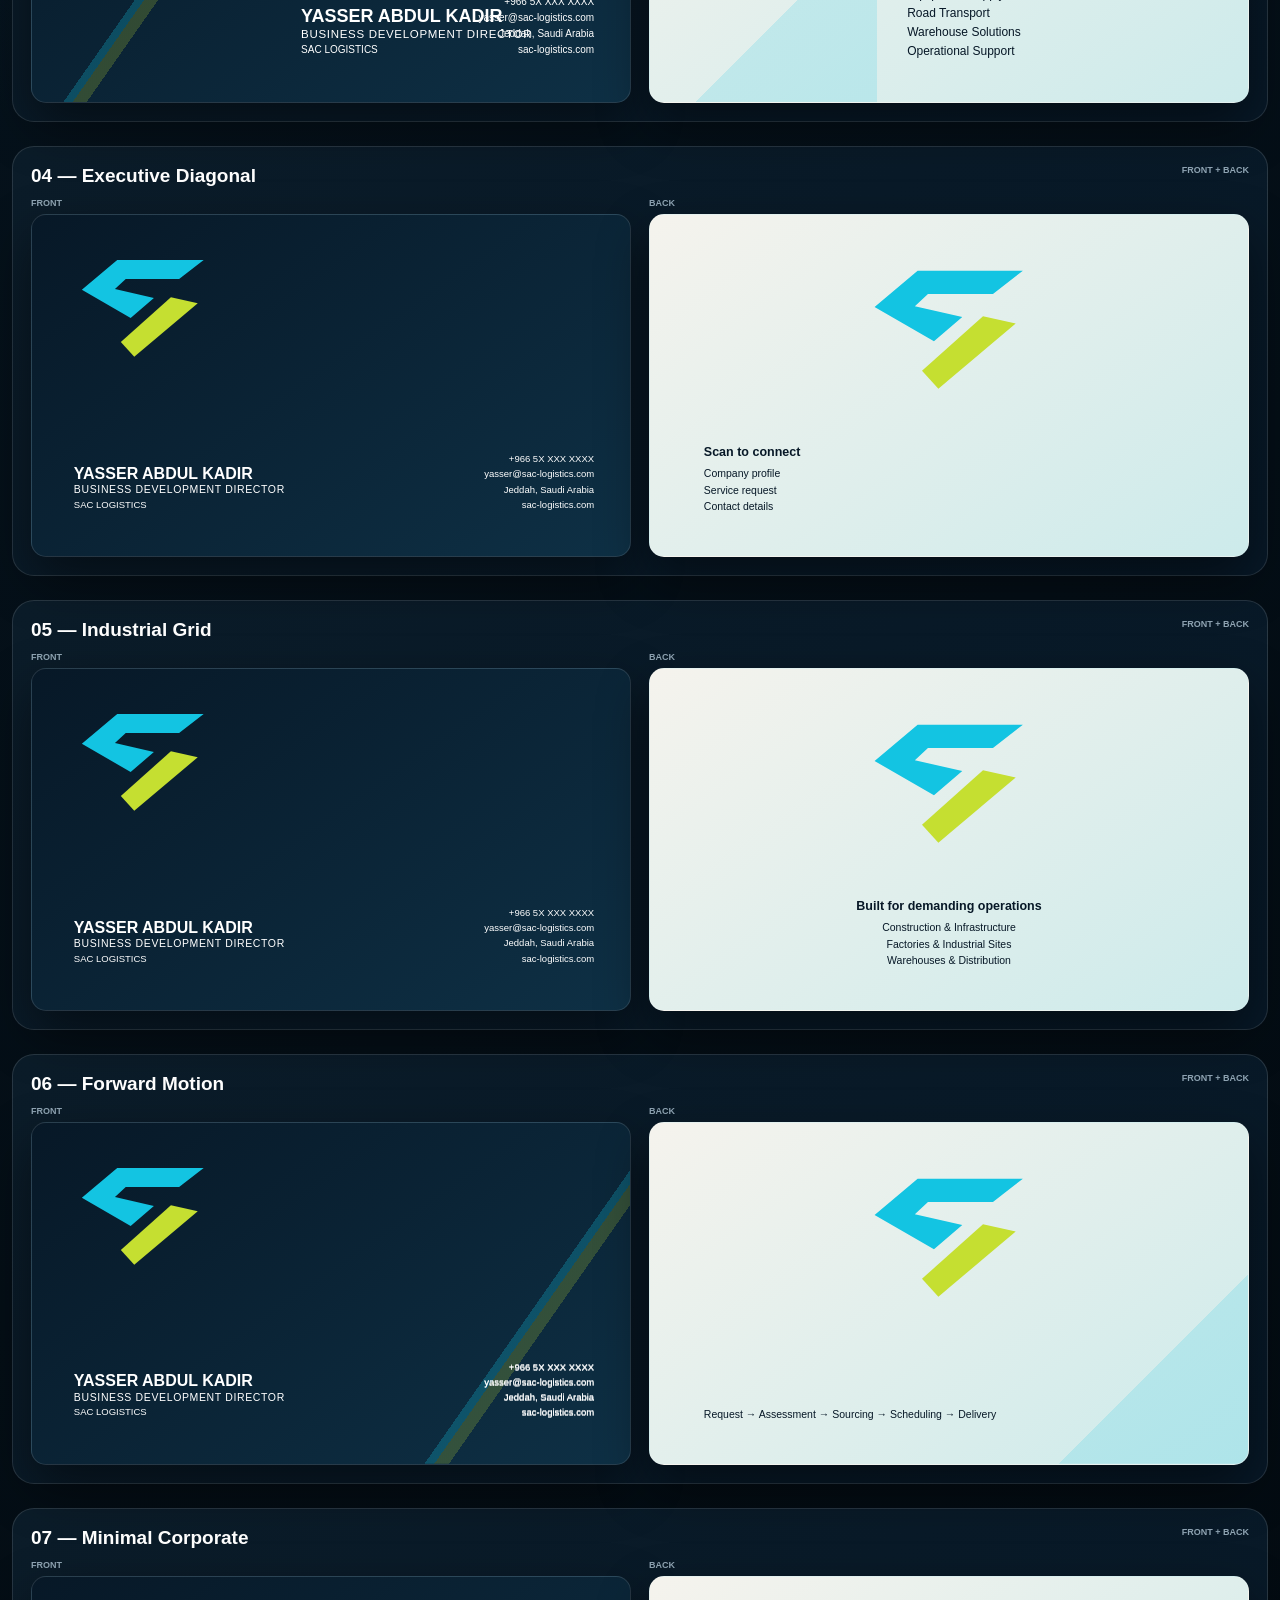
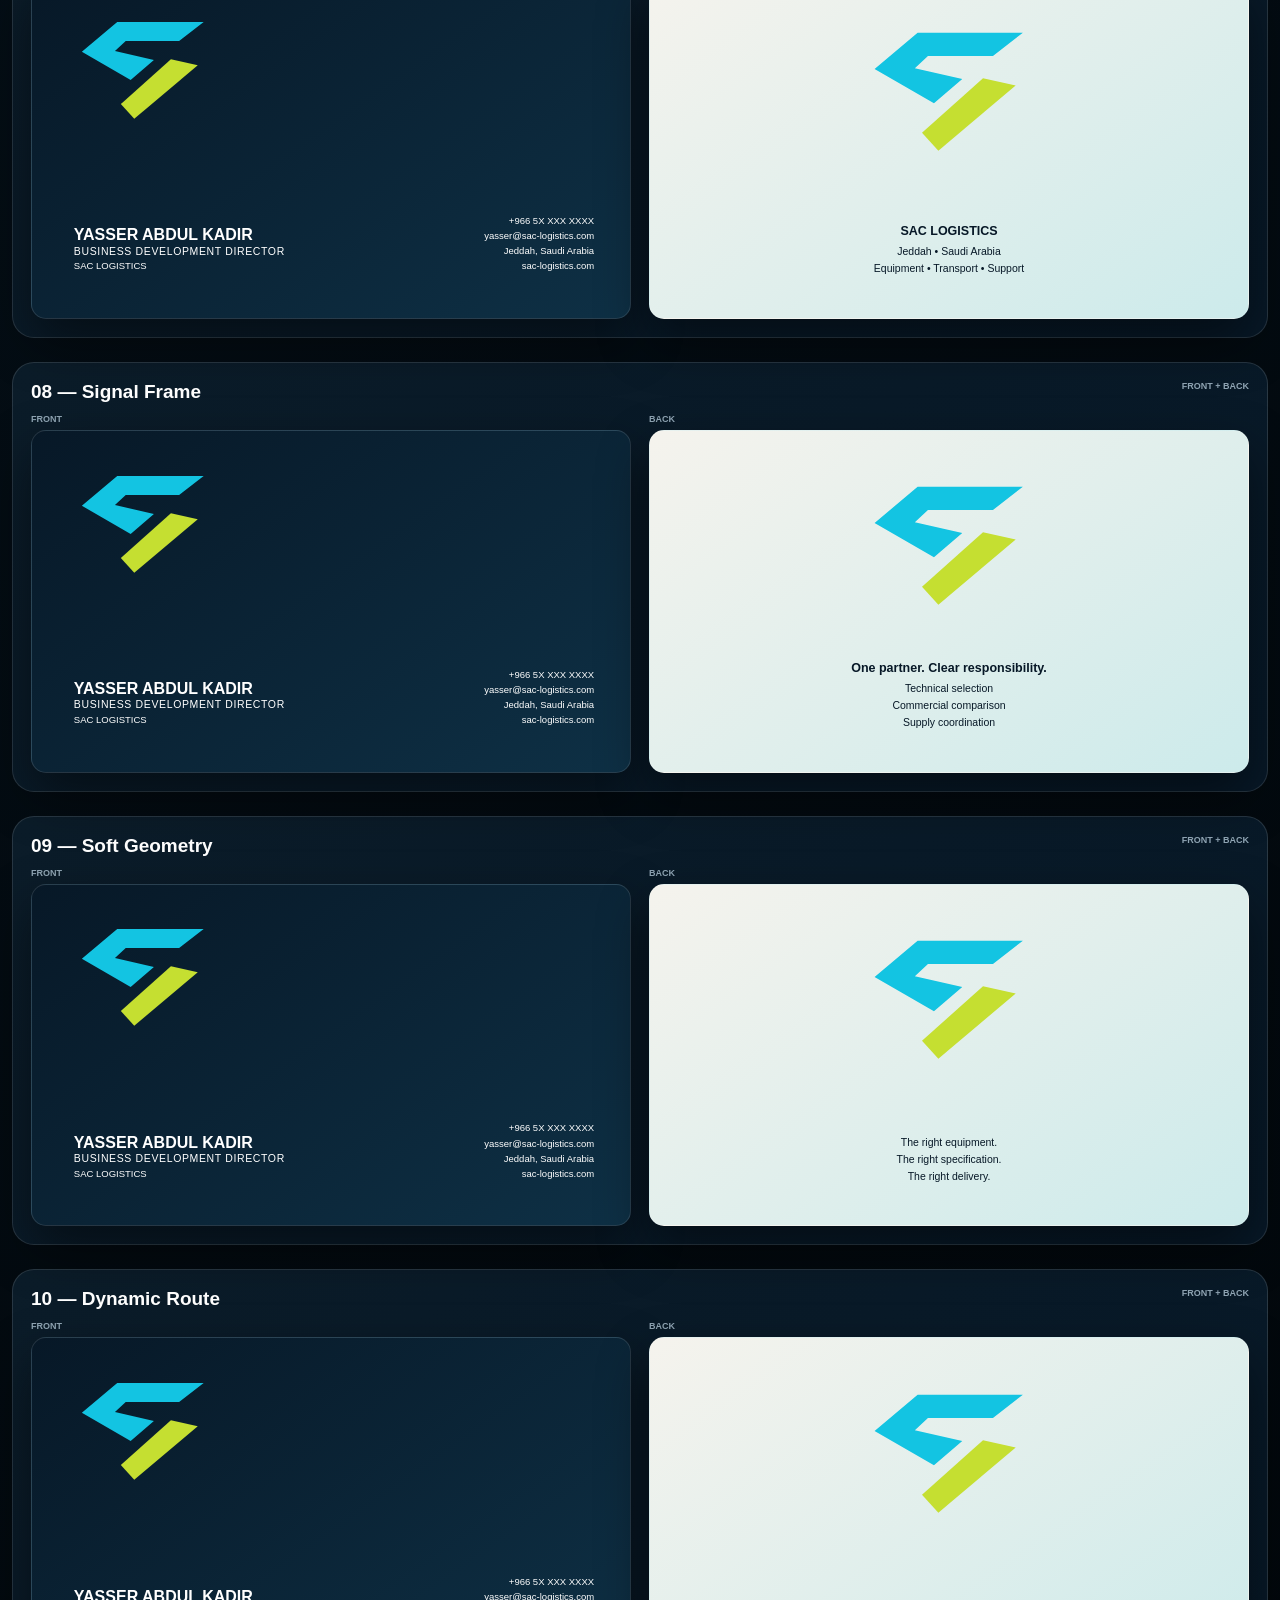
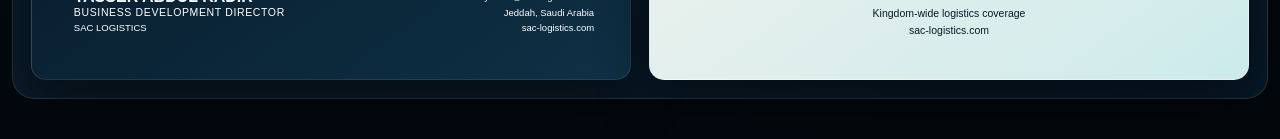
==== commit 7d110ff1: "Load full theme manager in Second Batch" ====
--- a/cards.html
+++ b/cards.html
@@ -1 +1 @@
-<!doctype html><html lang="en"><head><meta charset="utf-8"><meta name="viewport" content="width=device-width,initial-scale=1"><title>SAC Logistics | Second Batch</title><link rel="stylesheet" href="cards.css?v=12"><link rel="stylesheet" href="cards-large.css?v=12"><link rel="stylesheet" href="cards-review.css?v=12"><link rel="stylesheet" href="cards-final-tweaks.css?v=13"><link rel="stylesheet" href="theme-switcher.css?v=1"></head><body><nav class="nav"><a href="index.html">First Batch</a><a class="on" href="cards.html">Second Batch</a><a href="third.html">Third Batch</a></nav><main class="wrap"><section class="hero"><div class="brand"><svg viewBox="0 0 420 320"><path class="x" d="M24 103 132 12h264l-75 58H158l-33 31 119 27-71 61z"/><path class="y" d="m296 126 82 18-194 164-41-45z"/></svg><div><strong>SAC LOGISTICS</strong><small>BUSINESS CARD DESIGN SYSTEM</small></div></div><h1>Second Batch</h1><p>Every front is displayed directly beside its matching back.</p></section><section class="grid" id="grid"></section></main><script src="cards.js?v=12"></script><script src="theme-switcher.js?v=1"></script></body></html>+<!doctype html><html lang="en"><head><meta charset="utf-8"><meta name="viewport" content="width=device-width,initial-scale=1"><title>SAC Logistics | Second Batch</title><link rel="stylesheet" href="cards.css?v=12"><link rel="stylesheet" href="cards-large.css?v=12"><link rel="stylesheet" href="cards-review.css?v=12"><link rel="stylesheet" href="cards-final-tweaks.css?v=13"><link rel="stylesheet" href="theme-identities.css?v=2"><link rel="stylesheet" href="theme-ui.css?v=2"><link rel="stylesheet" href="theme-cards.css?v=2"></head><body><nav class="nav"><a href="index.html">First Batch</a><a class="on" href="cards.html">Second Batch</a><a href="third.html">Third Batch</a></nav><main class="wrap"><section class="hero"><div class="brand"><svg viewBox="0 0 420 320"><path class="x" d="M24 103 132 12h264l-75 58H158l-33 31 119 27-71 61z"/><path class="y" d="m296 126 82 18-194 164-41-45z"/></svg><div><strong>SAC LOGISTICS</strong><small>BUSINESS CARD DESIGN SYSTEM</small></div></div><h1>Second Batch</h1><p>Every front is displayed directly beside its matching back.</p></section><section class="grid" id="grid"></section></main><script src="cards.js?v=12"></script><script src="theme-switcher.js?v=2"></script></body></html>
--- a/theme-identities.css
+++ b/theme-identities.css
@@ -0,0 +1 @@
+:root,body[data-theme=signature]{--a:#13c4e2;--b:#c5df31;--bg1:#061521;--bg2:#02070b;--panel:#0b1c29;--text:#fff;--muted:#9db1bf;--card1:#071827;--card2:#0e3045;--paper:#f5f3ed;--ink:#071827;--line:#ffffff20}body[data-theme=royal]{--a:#d7b35a;--b:#f0e2b4;--bg1:#07162f;--bg2:#020712;--panel:#0c2145;--text:#fff;--muted:#b8c4d8;--card1:#06132d;--card2:#173a72;--paper:#f6f0e3;--ink:#06132d;--line:#d7b35a44}body[data-theme=platinum]{--a:#c8cbd0;--b:#f3f3f3;--bg1:#111;--bg2:#000;--panel:#181818;--text:#fff;--muted:#aaa;--card1:#050505;--card2:#303030;--paper:#ededed;--ink:#090909;--line:#ffffff24}body[data-theme=saudi]{--a:#d7bd73;--b:#f4e4aa;--bg1:#003d27;--bg2:#00130d;--panel:#06452f;--text:#fff;--muted:#b8d1c7;--card1:#003b23;--card2:#0b6a43;--paper:#f4efe2;--ink:#003b23;--line:#d7bd7344}body[data-theme=sand]{--a:#8b6845;--b:#d7b987;--bg1:#4a392c;--bg2:#1d1510;--panel:#5b4737;--text:#fff;--muted:#d3c3b0;--card1:#302319;--card2:#8d765d;--paper:#f2eadb;--ink:#302319;--line:#d7b98755}body[data-theme=burgundy]{--a:#d5a85b;--b:#f0d59b;--bg1:#3e0c1d;--bg2:#14040a;--panel:#581127;--text:#fff;--muted:#d8bbc4;--card1:#3d0717;--card2:#6f1731;--paper:#f4e8e5;--ink:#3d0717;--line:#d5a85b55}body{background:radial-gradient(circle at 12% 0,var(--card2),transparent 34%),linear-gradient(145deg,var(--bg1),var(--bg2))!important;color:var(--text)!important}.x{fill:var(--a)!important}.y{fill:var(--b)!important}.nav{background:linear-gradient(135deg,var(--card1),var(--panel))!important;border-color:var(--line)!important}.nav .on{background:linear-gradient(90deg,var(--a),var(--b))!important;color:var(--ink)!important}.hero,.concept,.item{background:linear-gradient(145deg,var(--panel),var(--card1))!important;border-color:var(--line)!important}.hero p,.intro p,.concept-head span,.side-label{color:var(--muted)!important}
--- a/theme-ui.css
+++ b/theme-ui.css
@@ -0,0 +1 @@
+.theme-switcher{position:sticky;top:62px;z-index:19;display:flex;justify-content:center;gap:8px;flex-wrap:wrap;padding:11px 14px;background:#07131df2;backdrop-filter:blur(14px);border-bottom:1px solid #ffffff22}.theme-switcher b{align-self:center;margin-right:4px;color:#a9bbc7;font-size:10px;letter-spacing:1.5px;text-transform:uppercase}.theme-btn{border:1px solid #ffffff2d;border-radius:999px;padding:9px 13px;background:#ffffff0c;color:#dce6ec;font:800 10px/1 Inter,Arial;letter-spacing:.4px;cursor:pointer}.theme-btn:hover,.theme-btn.on{color:var(--ink);background:linear-gradient(90deg,var(--a),var(--b));border-color:transparent;box-shadow:0 8px 22px #0004}@media(max-width:700px){.theme-switcher{top:58px}.theme-btn{padding:8px 10px;font-size:9px}}
--- a/theme-cards.css
+++ b/theme-cards.css
@@ -0,0 +1 @@
+body[data-theme] .card{border:1px solid var(--line)!important;box-shadow:0 22px 52px #0007!important;transition:.35s}body[data-theme] .card:not(.back){background:linear-gradient(145deg,var(--card1),var(--card2))!important;color:var(--text)!important}body[data-theme] .card.back{background:linear-gradient(145deg,var(--paper),color-mix(in srgb,var(--paper) 82%,var(--a)))!important;color:var(--ink)!important}body[data-theme] .card.back .txt,body[data-theme] .card.back .statement,body[data-theme] .card.back .micro,body[data-theme] .card.back .company,body[data-theme] .card.back .contact{color:var(--ink)!important;text-shadow:none!important}body[data-theme] .card:not(.back) .name,body[data-theme] .card:not(.back) .role,body[data-theme] .card:not(.back) .sm,body[data-theme] .card:not(.back) .contact,body[data-theme] .card:not(.back) .person,body[data-theme] .card:not(.back) .company{color:var(--text)!important}body[data-theme] .card:before{filter:none!important;opacity:.75}body[data-theme] .card:after{filter:none!important}body[data-theme] .card:not(.back):before{background:linear-gradient(125deg,transparent 0 58%,color-mix(in srgb,var(--a) 35%,transparent) 58% 60%,color-mix(in srgb,var(--b) 28%,transparent) 60% 63%,transparent 63%)!important}body[data-theme] .card.back:before{background:linear-gradient(135deg,transparent 0 68%,color-mix(in srgb,var(--a) 22%,transparent) 68%)!important}body[data-theme=platinum] .card{border-radius:8px!important}body[data-theme=royal] .card,body[data-theme=saudi] .card{border-radius:14px!important}body[data-theme=sand] .card{border-radius:20px!important}body[data-theme=burgundy] .card{border-radius:4px 22px 4px 22px!important}body[data-theme=royal] .card:not(.back){box-shadow:inset 0 0 0 1px #d7b35a55,0 22px 52px #0007!important}body[data-theme=saudi] .card:not(.back){box-shadow:inset 0 0 0 1px #d7bd7355,0 22px 52px #0007!important}body[data-theme=sand] .card.back{background:linear-gradient(135deg,#f2eadb,#d9c6aa)!important}body[data-theme=burgundy] .card.back{background:linear-gradient(135deg,#f4e8e5,#e3c7cf)!important}
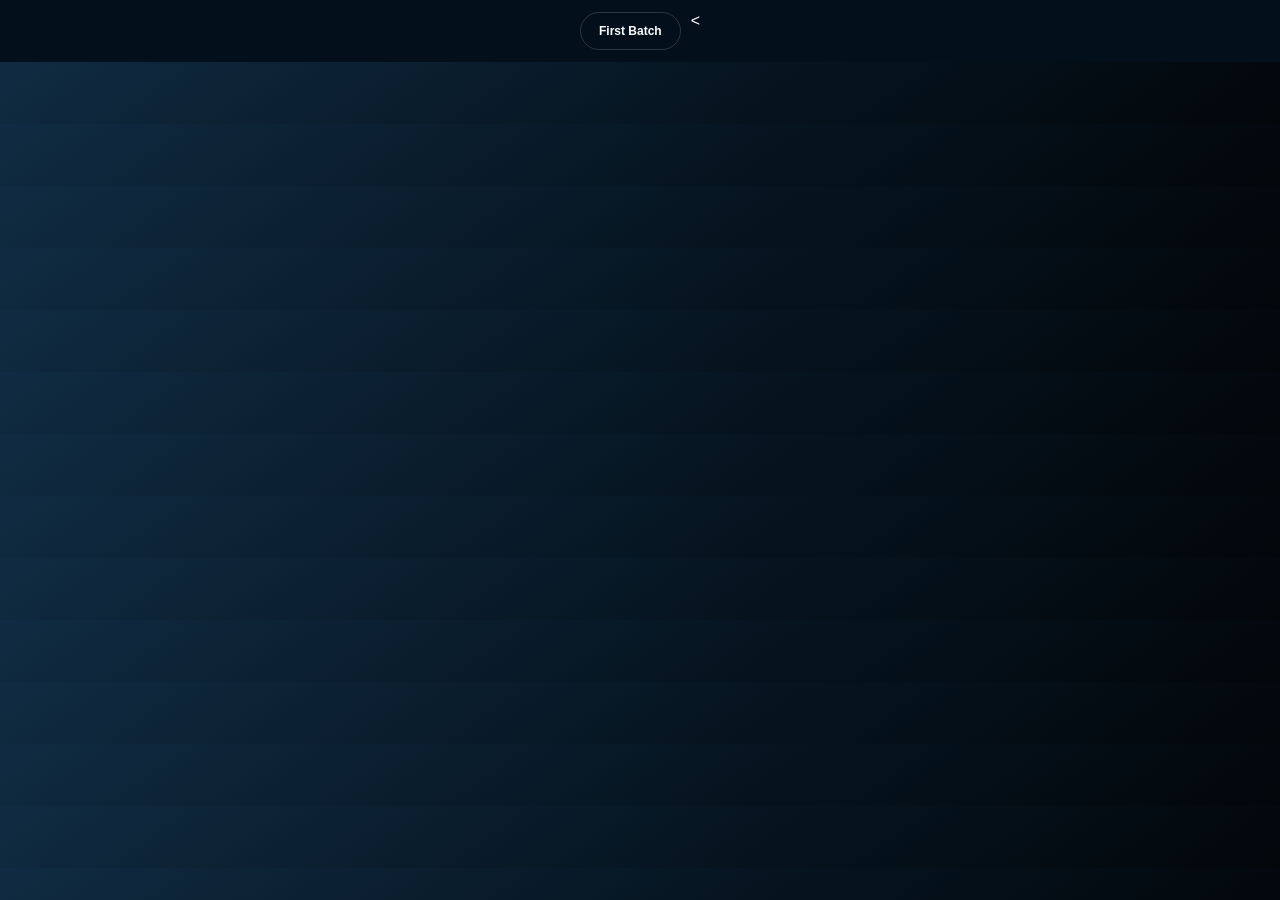
==== commit 0a012a9b: "Revert Second Batch to pre-theme version" ====
--- a/cards.html
+++ b/cards.html
@@ -1 +1 @@
-<!doctype html><html lang="en"><head><meta charset="utf-8"><meta name="viewport" content="width=device-width,initial-scale=1"><title>SAC Logistics | Second Batch</title><link rel="stylesheet" href="cards.css?v=12"><link rel="stylesheet" href="cards-large.css?v=12"><link rel="stylesheet" href="cards-review.css?v=12"><link rel="stylesheet" href="cards-final-tweaks.css?v=13"><link rel="stylesheet" href="theme-identities.css?v=2"><link rel="stylesheet" href="theme-ui.css?v=2"><link rel="stylesheet" href="theme-cards.css?v=2"></head><body><nav class="nav"><a href="index.html">First Batch</a><a class="on" href="cards.html">Second Batch</a><a href="third.html">Third Batch</a></nav><main class="wrap"><section class="hero"><div class="brand"><svg viewBox="0 0 420 320"><path class="x" d="M24 103 132 12h264l-75 58H158l-33 31 119 27-71 61z"/><path class="y" d="m296 126 82 18-194 164-41-45z"/></svg><div><strong>SAC LOGISTICS</strong><small>BUSINESS CARD DESIGN SYSTEM</small></div></div><h1>Second Batch</h1><p>Every front is displayed directly beside its matching back.</p></section><section class="grid" id="grid"></section></main><script src="cards.js?v=12"></script><script src="theme-switcher.js?v=2"></script></body></html>+<!doctype html><html lang="en"><head><meta charset="utf-8"><meta name="viewport" content="width=device-width,initial-scale=1"><title>SAC Logistics | Second Batch</title><link rel="stylesheet" href="cards.css?v=12"><link rel="stylesheet" href="cards-large.css?v=12"><link rel="stylesheet" href="cards-review.css?v=12"><link rel="stylesheet" href="cards-final-tweaks.css?v=13"></head><body><nav class="nav"><a href="index.html">First Batch</a><
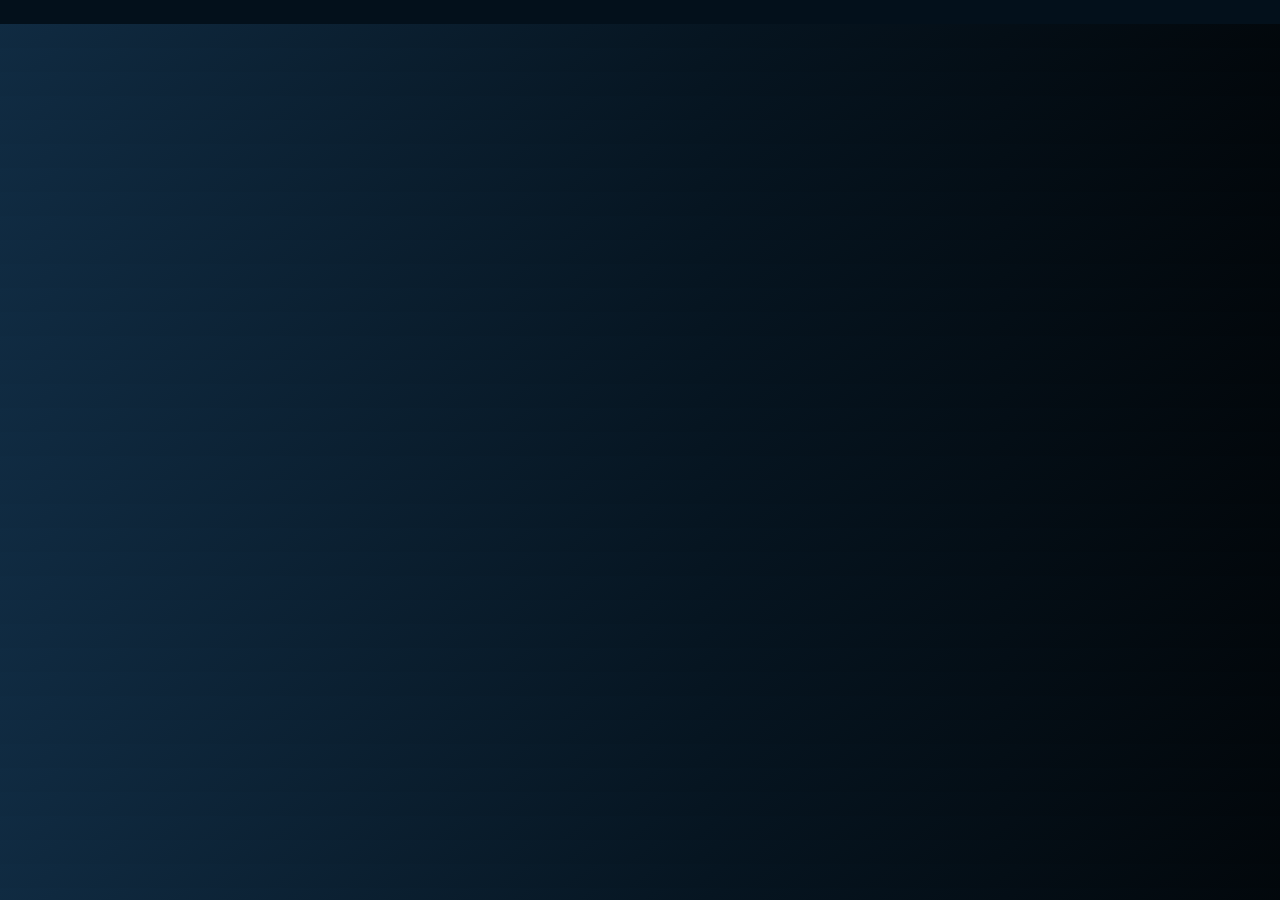
==== commit 6ad167f3: "Restore complete Second Batch page" ====
--- a/cards.html
+++ b/cards.html
@@ -1 +1 @@
-<!doctype html><html lang="en"><head><meta charset="utf-8"><meta name="viewport" content="width=device-width,initial-scale=1"><title>SAC Logistics | Second Batch</title><link rel="stylesheet" href="cards.css?v=12"><link rel="stylesheet" href="cards-large.css?v=12"><link rel="stylesheet" href="cards-review.css?v=12"><link rel="stylesheet" href="cards-final-tweaks.css?v=13"></head><body><nav class="nav"><a href="index.html">First Batch</a><+<!doctype html><html lang="en"><head><meta charset="utf-8"><meta name="viewport" content="width=device-width,initial-scale=1"><title>SAC Logistics | Second Batch</title><link rel="stylesheet" href="cards.css?v=12"><link rel="stylesheet" href="cards-large.css?v=12"><link rel="stylesheet" href="cards-review.css?v=12"><link rel="stylesheet" href="cards-final-tweaks.css?v=13"></head><body><nav class="nav"><a href="index.html
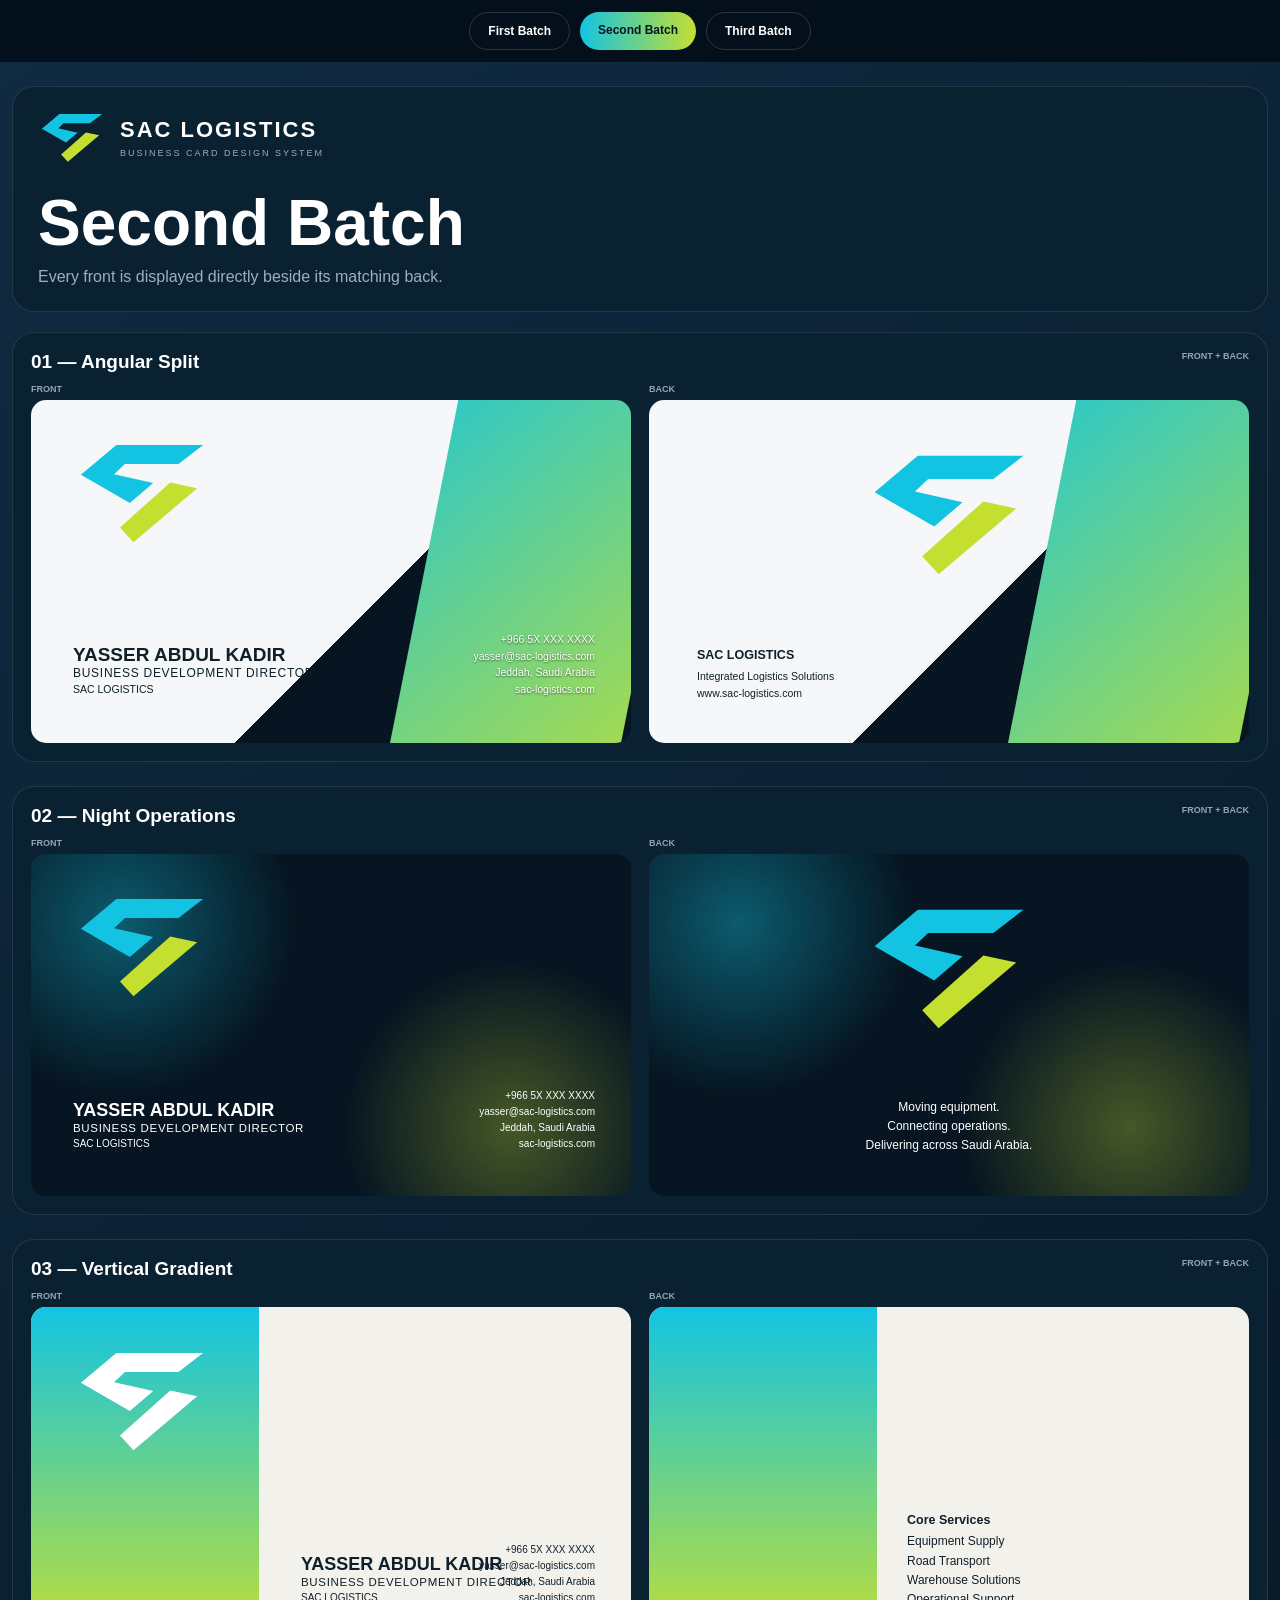
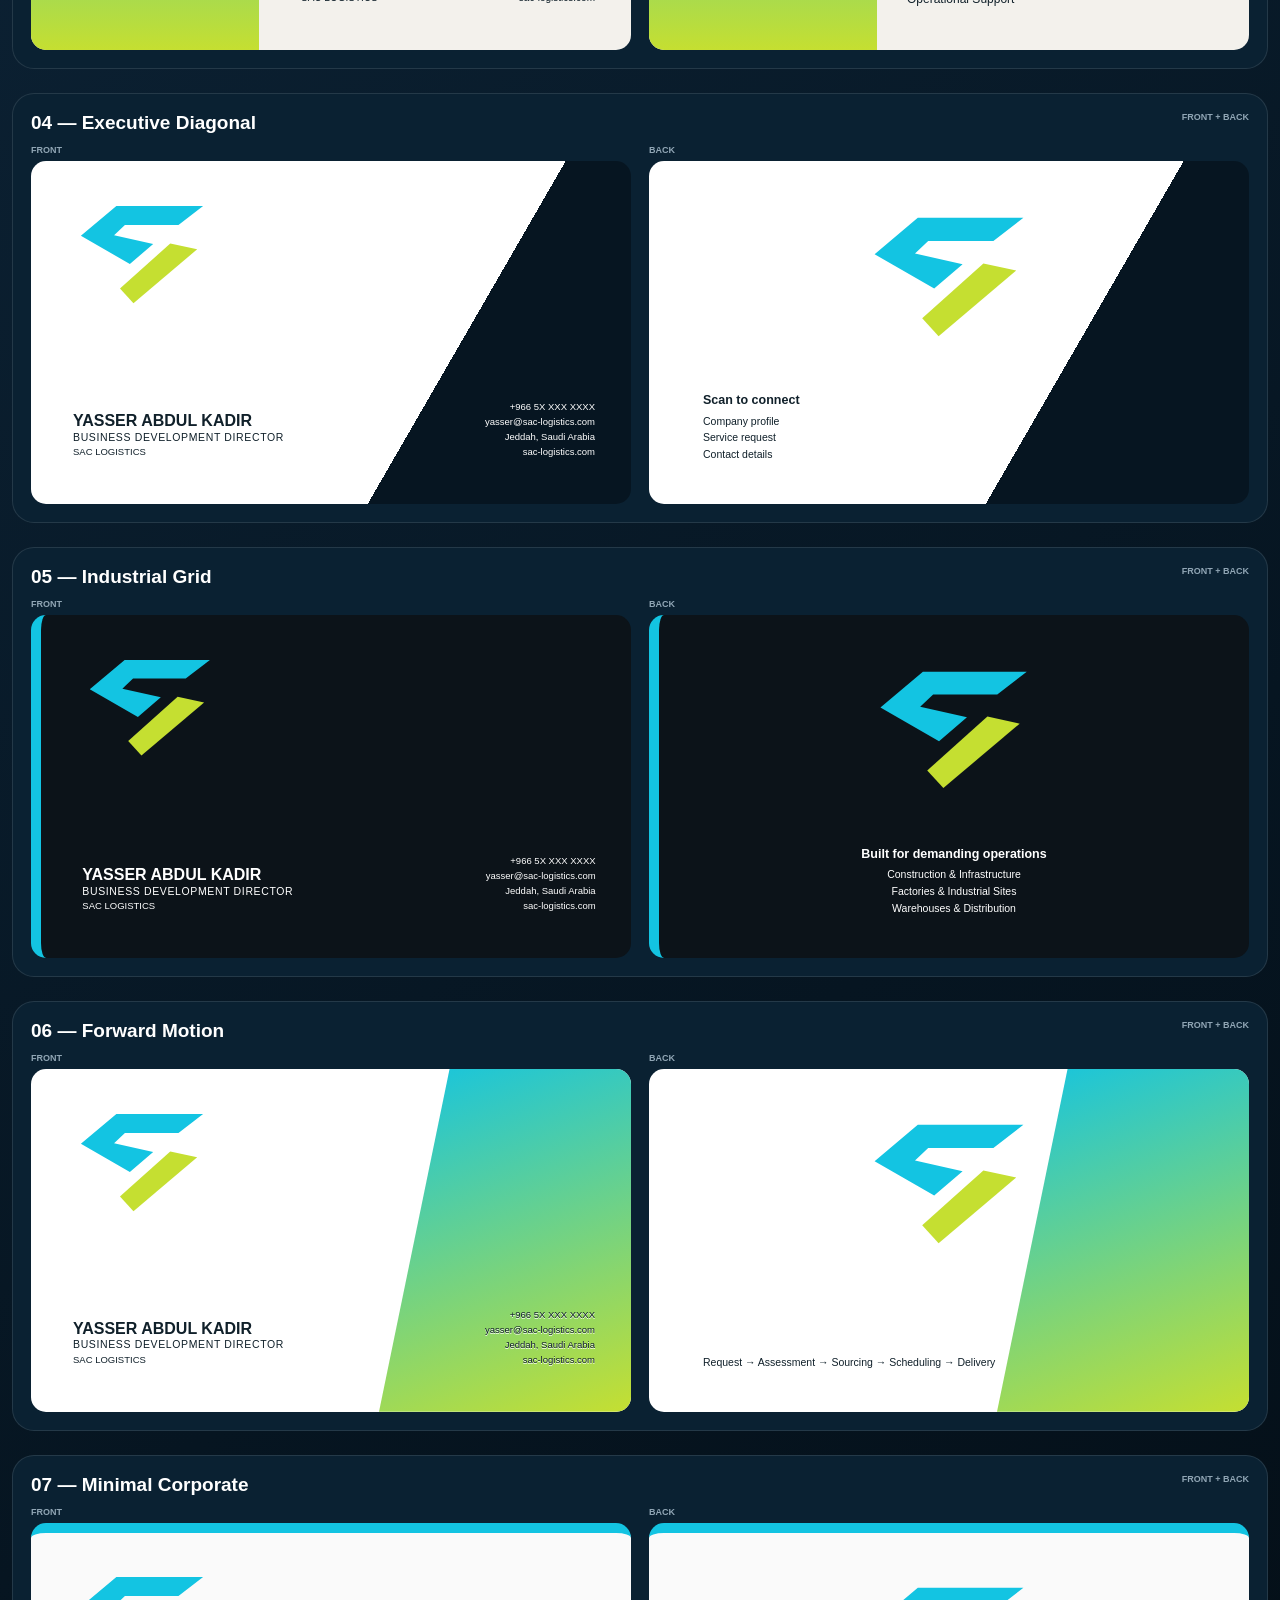
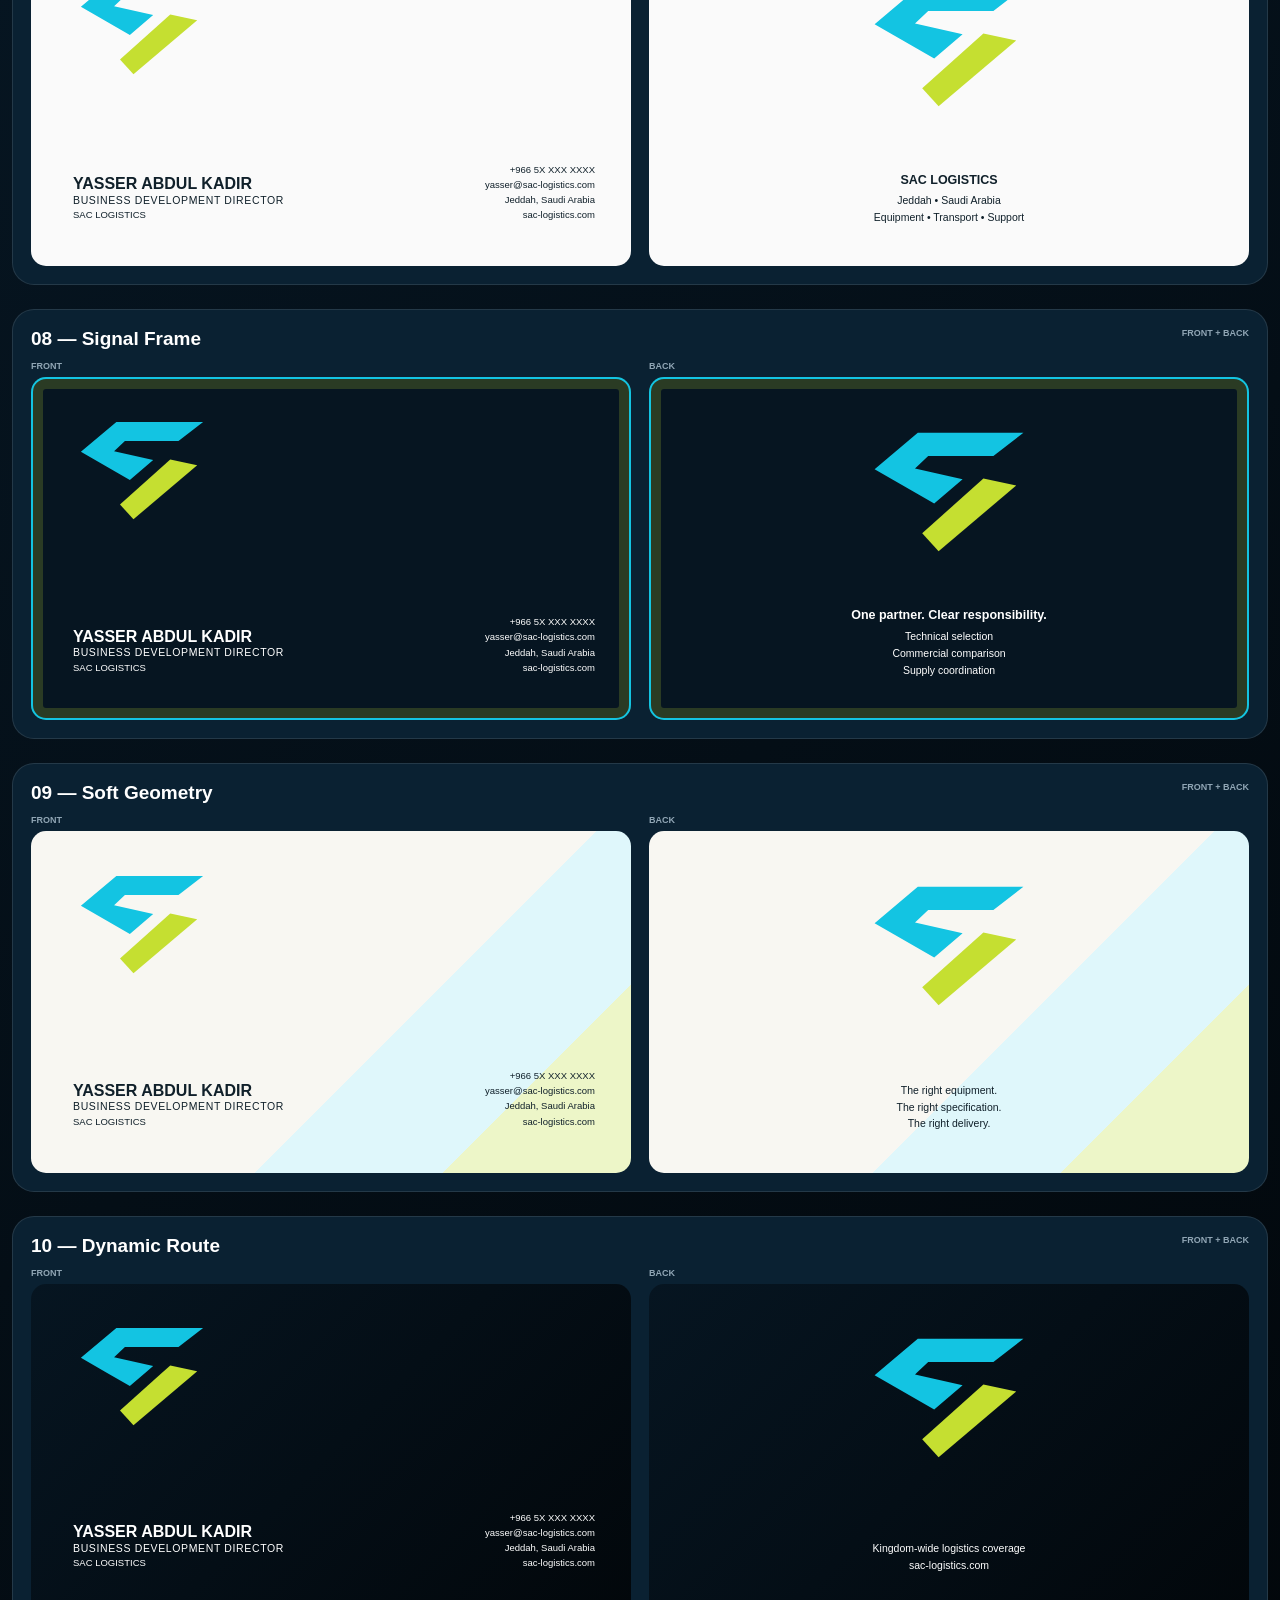
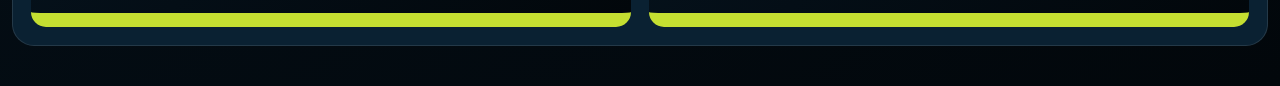
==== commit eaad8f87: "Restore Second Batch from last known good commit" ====
--- a/cards.html
+++ b/cards.html
@@ -1 +1 @@
-<!doctype html><html lang="en"><head><meta charset="utf-8"><meta name="viewport" content="width=device-width,initial-scale=1"><title>SAC Logistics | Second Batch</title><link rel="stylesheet" href="cards.css?v=12"><link rel="stylesheet" href="cards-large.css?v=12"><link rel="stylesheet" href="cards-review.css?v=12"><link rel="stylesheet" href="cards-final-tweaks.css?v=13"></head><body><nav class="nav"><a href="index.html+<!doctype html><html lang="en"><head><meta charset="utf-8"><meta name="viewport" content="width=device-width,initial-scale=1"><title>SAC Logistics | Second Batch</title><link rel="stylesheet" href="cards.css?v=12"><link rel="stylesheet" href="cards-large.css?v=12"><link rel="stylesheet" href="cards-review.css?v=12"><link rel="stylesheet" href="cards-final-tweaks.css?v=12"></head><body><nav class="nav"><a href="index.html">First Batch</a><a class="on" href="cards.html">Second Batch</a><a href="third.html">Third Batch</a></nav><main class="wrap"><section class="hero"><div class="brand"><svg viewBox="0 0 420 320"><path class="x" d="M24 103 132 12h264l-75 58H158l-33 31 119 27-71 61z"/><path class="y" d="m296 126 82 18-194 164-41-45z"/></svg><div><strong>SAC LOGISTICS</strong><small>BUSINESS CARD DESIGN SYSTEM</small></div></div><h1>Second Batch</h1><p>Every front is displayed directly beside its matching back.</p></section><section class="grid" id="grid"></section></main><script src="cards.js?v=12"></script></body></html>
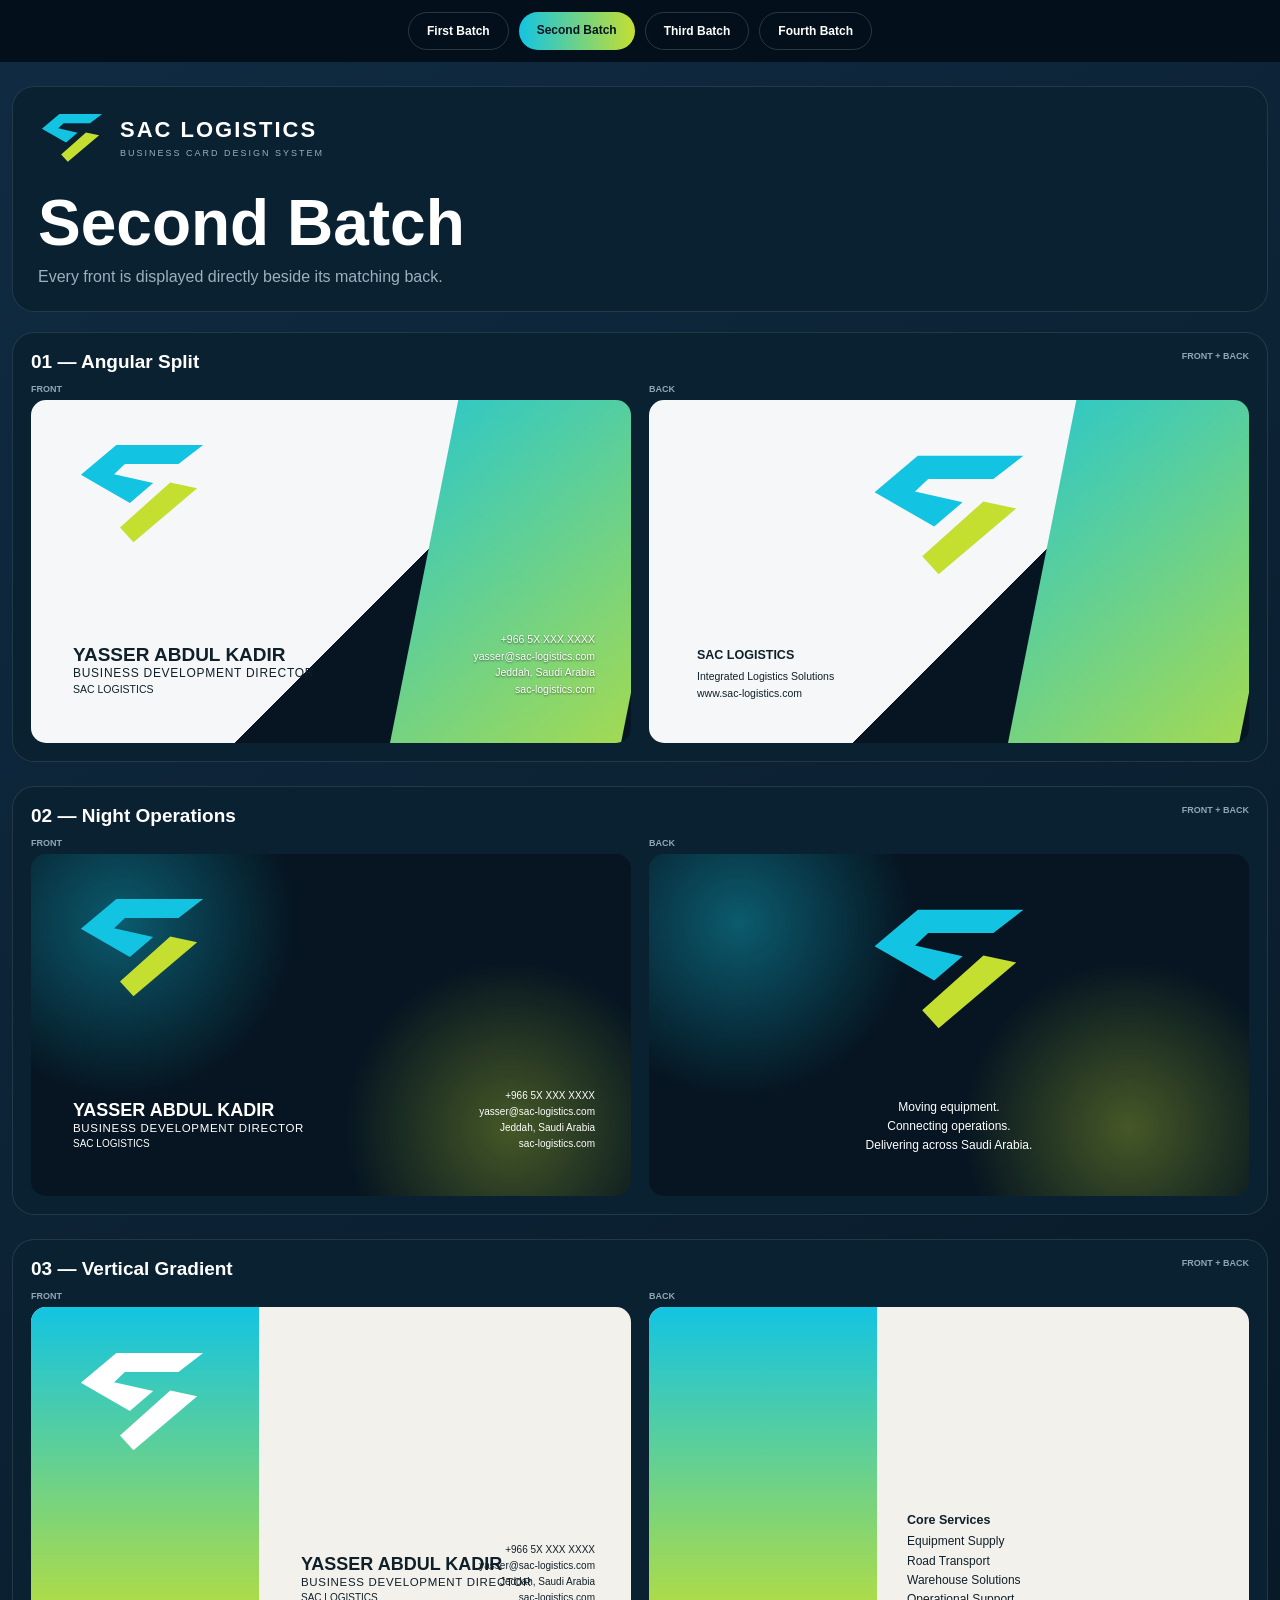
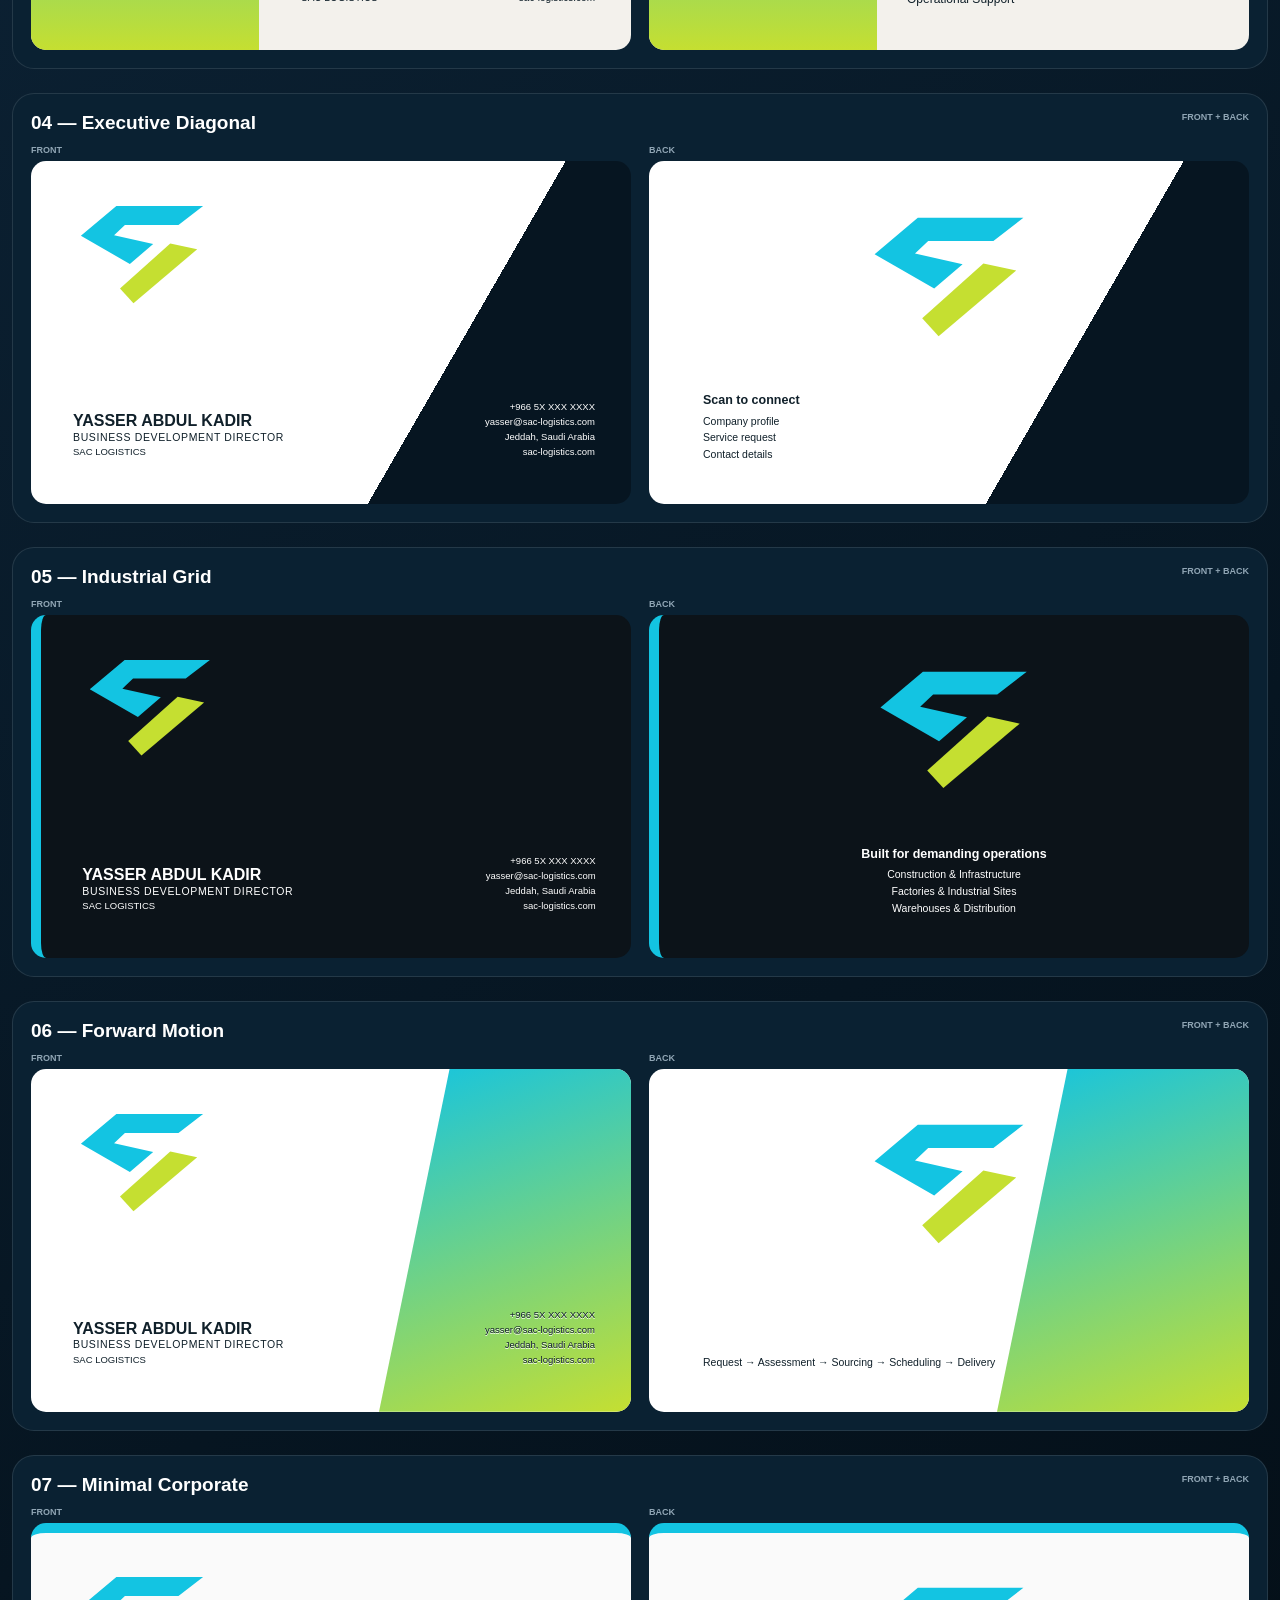
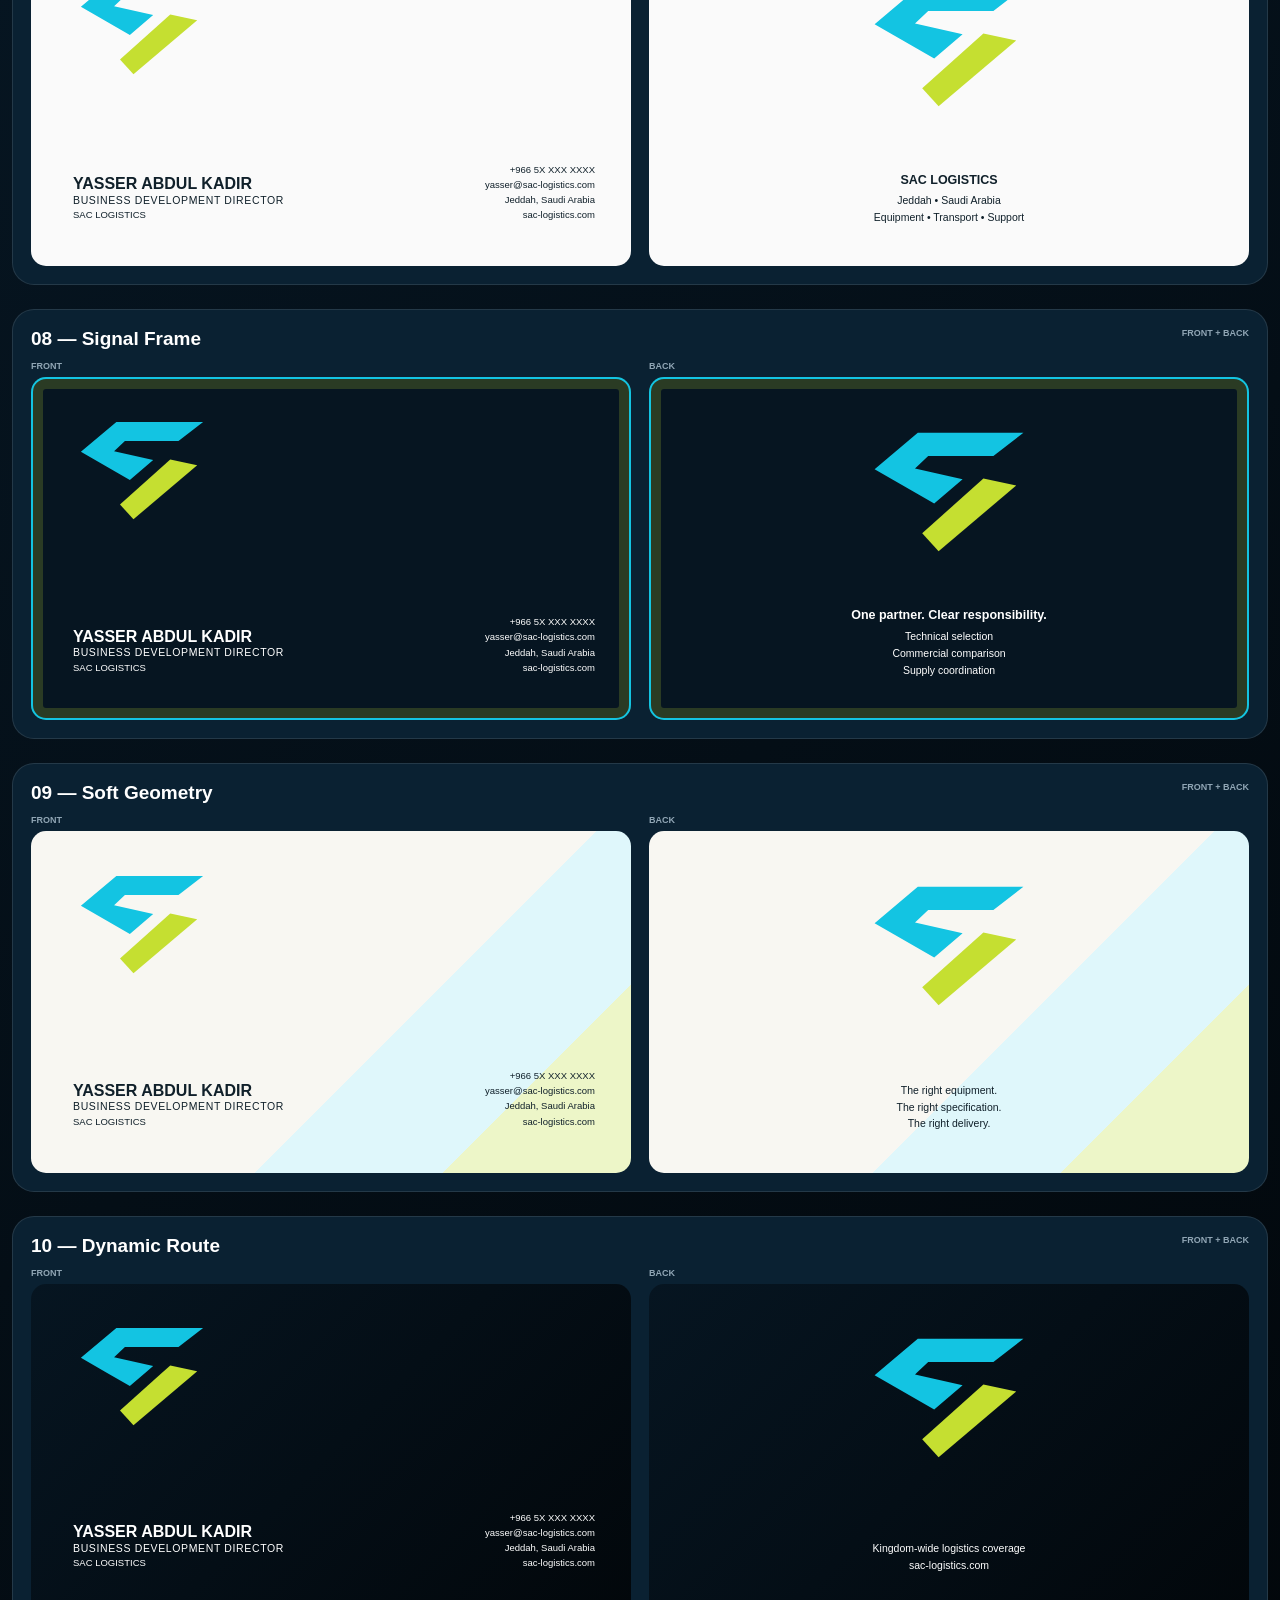
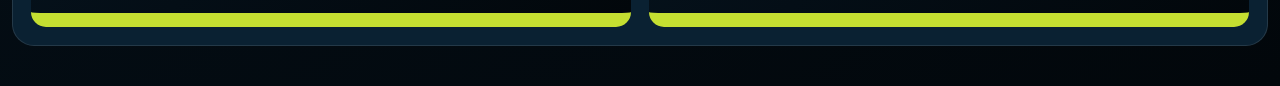
==== commit 7a3801ff: "Link Fourth Batch from Second Batch" ====
--- a/cards.html
+++ b/cards.html
@@ -1 +1 @@
-<!doctype html><html lang="en"><head><meta charset="utf-8"><meta name="viewport" content="width=device-width,initial-scale=1"><title>SAC Logistics | Second Batch</title><link rel="stylesheet" href="cards.css?v=12"><link rel="stylesheet" href="cards-large.css?v=12"><link rel="stylesheet" href="cards-review.css?v=12"><link rel="stylesheet" href="cards-final-tweaks.css?v=12"></head><body><nav class="nav"><a href="index.html">First Batch</a><a class="on" href="cards.html">Second Batch</a><a href="third.html">Third Batch</a></nav><main class="wrap"><section class="hero"><div class="brand"><svg viewBox="0 0 420 320"><path class="x" d="M24 103 132 12h264l-75 58H158l-33 31 119 27-71 61z"/><path class="y" d="m296 126 82 18-194 164-41-45z"/></svg><div><strong>SAC LOGISTICS</strong><small>BUSINESS CARD DESIGN SYSTEM</small></div></div><h1>Second Batch</h1><p>Every front is displayed directly beside its matching back.</p></section><section class="grid" id="grid"></section></main><script src="cards.js?v=12"></script></body></html>+<!doctype html><html lang="en"><head><meta charset="utf-8"><meta name="viewport" content="width=device-width,initial-scale=1"><title>SAC Logistics | Second Batch</title><link rel="stylesheet" href="cards.css?v=12"><link rel="stylesheet" href="cards-large.css?v=12"><link rel="stylesheet" href="cards-review.css?v=12"><link rel="stylesheet" href="cards-final-tweaks.css?v=12"></head><body><nav class="nav"><a href="index.html">First Batch</a><a class="on" href="cards.html">Second Batch</a><a href="third.html">Third Batch</a><a href="fourth.html">Fourth Batch</a></nav><main class="wrap"><section class="hero"><div class="brand"><svg viewBox="0 0 420 320"><path class="x" d="M24 103 132 12h264l-75 58H158l-33 31 119 27-71 61z"/><path class="y" d="m296 126 82 18-194 164-41-45z"/></svg><div><strong>SAC LOGISTICS</strong><small>BUSINESS CARD DESIGN SYSTEM</small></div></div><h1>Second Batch</h1><p>Every front is displayed directly beside its matching back.</p></section><section class="grid" id="grid"></section></main><script src="cards.js?v=12"></script></body></html>
